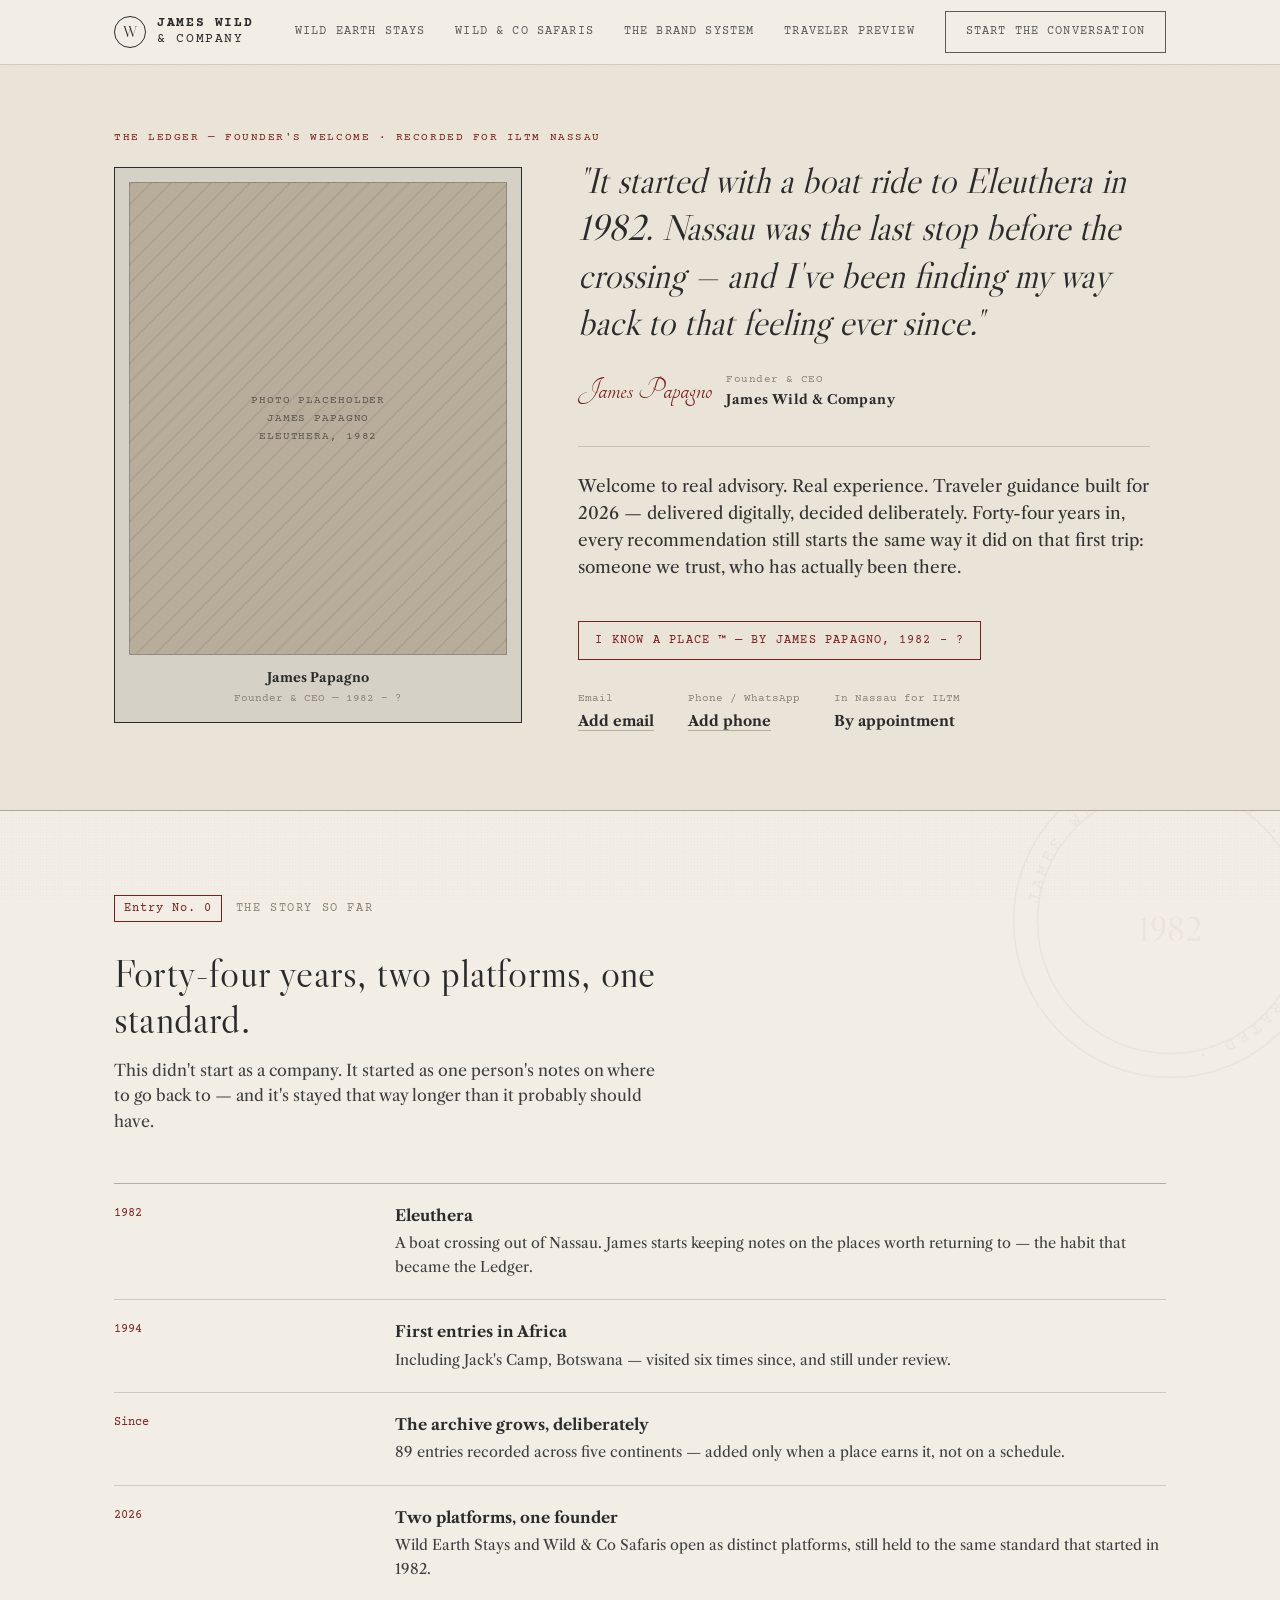
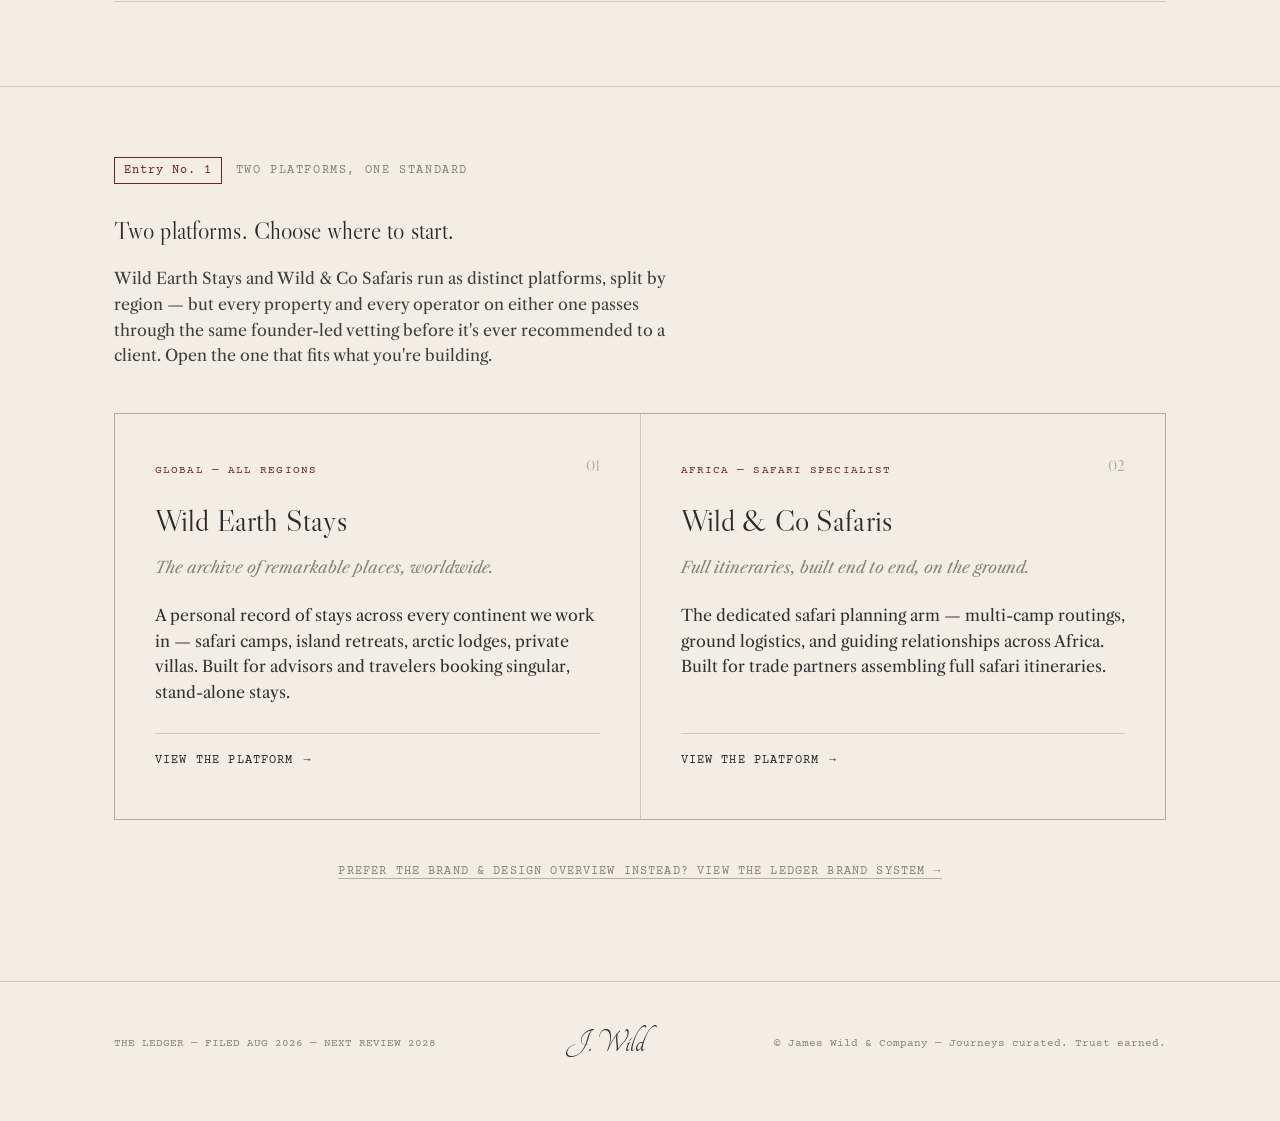
==== index.html @ 096c01dc "Add files via upload" ====
<!DOCTYPE html>
<html lang="en">
<head>
<meta charset="UTF-8">
<meta name="viewport" content="width=device-width, initial-scale=1.0">
<title>James Wild &amp; Company — The Ledger</title>
<meta name="description" content="James Wild & Company — two platforms, one standard. Wild Earth Stays and Wild & Co Safaris.">
<link rel="icon" type="image/png" href="./assets/logo-seal.png">

<link rel="preconnect" href="https://fonts.googleapis.com">
<link rel="preconnect" href="https://fonts.gstatic.com" crossorigin>
<link href="https://fonts.googleapis.com/css2?family=Libre+Caslon+Display&family=Libre+Caslon+Text:ital,wght@0,400;0,700;1,400&family=Courier+Prime:ital,wght@0,400;0,700;1,400&family=Tangerine:wght@700&display=swap" rel="stylesheet">
<style>
:root{
    --paper:#F2EEE6;
    --paper-2:#EAE4D8;
    --stone:#D6D1C6;
    --sand:#B8AC9A;
    --clay:#8D8276;
    --charcoal:#2B2B2B;
    --oxblood:#7A1F1F;
    --oxblood-2:#5E1717;

    --display: 'Libre Caslon Display', 'Times New Roman', serif;
    --serif: 'Libre Caslon Text', Georgia, serif;
    --mono: 'Courier Prime', 'Courier New', monospace;
    --script: 'Tangerine', cursive;

    --max: 1180px;
    --edge: clamp(20px, 5vw, 72px);
    --rule: 1px solid rgba(43,43,43,0.18);
    --rule-strong: 1px solid rgba(43,43,43,0.32);
  }

  *{box-sizing:border-box;}
  html{scroll-behavior:smooth;}
  body{
    margin:0;
    background:var(--paper);
    color:var(--charcoal);
    font-family:var(--serif);
    font-size:16px;
    line-height:1.6;
    -webkit-font-smoothing:antialiased;
  }

  /* subtle paper grain */
  body::before{
    content:"";
    position:fixed; inset:0;
    pointer-events:none;
    z-index:0;
    opacity:0.5;
    background-image:
      radial-gradient(rgba(43,43,43,0.035) 1px, transparent 1px);
    background-size: 3px 3px;
    mix-blend-mode:multiply;
  }

  img{max-width:100%; display:block;}
  a{color:inherit;}

  .wrap{max-width:var(--max); margin:0 auto; padding:0 var(--edge); position:relative; z-index:1;}

  .eyebrow{
    font-family:var(--mono);
    text-transform:uppercase;
    letter-spacing:0.14em;
    font-size:11.5px;
    color:var(--oxblood);
  }

  h1,h2,h3{
    font-family:var(--display);
    font-weight:400;
    margin:0;
    letter-spacing:0.005em;
  }

  .hr{border:0; border-top:var(--rule); margin:0;}
  .hr-strong{border:0; border-top:var(--rule-strong); margin:0;}

  /* ---------- NAV ---------- */
  header.site{
    position:sticky; top:0; z-index:50;
    background:rgba(242,238,230,0.92);
    backdrop-filter:blur(6px);
    border-bottom:var(--rule);
  }
  .nav{
    max-width:var(--max); margin:0 auto; padding:0 var(--edge);
    display:flex; align-items:center; justify-content:space-between;
    height:64px;
  }
  .brand-mark{
    display:flex; align-items:center; gap:11px;
    text-decoration:none;
  }
  .brand-mark .coin{
    width:32px; height:32px; border-radius:50%;
    border:1.4px solid var(--charcoal);
    display:flex; align-items:center; justify-content:center;
    font-family:var(--display); font-size:15px; color:var(--charcoal);
    flex:none;
  }
  .brand-mark .word{
    font-family:var(--mono);
    font-size:12.5px;
    letter-spacing:0.13em;
    text-transform:uppercase;
    line-height:1.25;
    color:var(--charcoal);
  }
  .brand-mark .word b{display:block; font-weight:700;}

  nav.links{display:flex; align-items:center; gap:30px;}
  nav.links a{
    font-family:var(--mono);
    font-size:11.5px;
    letter-spacing:0.1em;
    text-transform:uppercase;
    text-decoration:none;
    color:var(--charcoal);
    opacity:0.75;
    transition:opacity .2s ease;
    white-space:nowrap;
  }
  nav.links a:hover{opacity:1;}
  .btn{
    font-family:var(--mono);
    font-size:11px;
    letter-spacing:0.1em;
    text-transform:uppercase;
    text-decoration:none;
    color:var(--paper);
    background:var(--charcoal);
    padding:11px 20px;
    border:1px solid var(--charcoal);
    white-space:nowrap;
    transition:background .2s ease, color .2s ease;
  }
  .btn:hover{background:var(--oxblood); border-color:var(--oxblood);}
  .btn.outline{
    background:transparent; color:var(--charcoal);
  }
  .btn.outline:hover{background:var(--charcoal); color:var(--paper);}
  .navToggle{display:none;}

  /* ---------- FOUNDER WELCOME ---------- */
  .welcome{
    padding:64px 0 76px;
    border-bottom:var(--rule-strong);
    background:var(--paper-2);
  }
  .welcome .locale{
    font-family:var(--mono); font-size:11px; letter-spacing:0.14em; text-transform:uppercase;
    color:var(--oxblood); margin-bottom:10px;
  }
  .welcome .grid{
    display:grid; grid-template-columns:0.82fr 1.18fr; gap:56px; align-items:center;
  }
  .welcome .frame{
    border:1.4px solid var(--charcoal);
    background:var(--stone);
    padding:14px;
  }
  .welcome .frame .photo{
    aspect-ratio:4/5;
    background:
      repeating-linear-gradient(135deg, rgba(43,43,43,0.08) 0 2px, transparent 2px 14px),
      var(--sand);
    display:flex; align-items:center; justify-content:center; text-align:center;
    border:1px solid rgba(43,43,43,0.25);
  }
  .welcome .frame .photo span{
    font-family:var(--mono); font-size:11px; letter-spacing:0.08em; text-transform:uppercase;
    color:var(--charcoal); opacity:0.65; max-width:70%;
  }
  .welcome .frame .cap{
    margin-top:12px; text-align:center; font-family:var(--mono); font-size:11px; color:var(--clay);
  }
  .welcome .frame .cap b{display:block; color:var(--charcoal); font-family:var(--serif); font-weight:700; font-size:13px; margin-bottom:2px;}

  .welcome blockquote{
    margin:0; font-family:var(--display); font-style:italic;
    font-size:clamp(24px, 3.1vw, 36px); line-height:1.32; color:var(--charcoal);
  }
  .welcome .attrib{
    margin-top:18px; display:flex; align-items:center; gap:14px;
  }
  .welcome .attrib .sig{font-family:var(--script); font-size:32px; color:var(--oxblood);}
  .welcome .attrib .role{font-family:var(--mono); font-size:11px; color:var(--clay); letter-spacing:0.04em;}
  .welcome .attrib .role b{display:block; color:var(--charcoal); font-family:var(--serif); font-weight:700; font-size:13px; font-style:normal;}

  .welcome .lede{
    margin-top:30px; padding-top:26px; border-top:var(--rule);
    font-size:17px; color:#333; max-width:52ch;
  }
  .welcome .tagline{
    margin-top:22px;
    display:inline-flex; align-items:center; gap:10px;
    font-family:var(--mono); font-size:12px; letter-spacing:0.1em; text-transform:uppercase;
    color:var(--oxblood); border:1px solid var(--oxblood); padding:9px 16px;
  }

  .welcome .contactRow{
    margin-top:30px; display:flex; gap:34px; flex-wrap:wrap;
  }
  .welcome .contactRow div{font-family:var(--mono); font-size:11px; color:var(--clay);}
  .welcome .contactRow strong{display:block; font-family:var(--serif); font-size:14.5px; color:var(--charcoal); font-weight:700; margin-top:3px;}
  .welcome .contactRow a{text-decoration:none; color:var(--charcoal); border-bottom:1px solid var(--sand);}
  .welcome .contactRow a:hover{border-color:var(--charcoal);}

  @media (max-width: 880px){
    .welcome .grid{grid-template-columns:1fr; gap:28px;}
    .welcome .frame{max-width:260px; margin:0 auto;}
  }

  /* ---------- PLATFORMS ---------- */
  .platforms{padding:84px 0; border-bottom:var(--rule);}
  .platformGrid{
    display:grid; grid-template-columns:1fr 1fr; gap:1px;
    background:rgba(43,43,43,0.18); border:var(--rule); margin-top:44px;
  }
  .platformCard{background:var(--paper); padding:40px;}
  .platformCard .region{
    font-family:var(--mono); font-size:11px; letter-spacing:0.1em; text-transform:uppercase;
    color:var(--oxblood); margin-bottom:16px;
  }
  .platformCard h3{font-size:26px; margin-bottom:8px;}
  .platformCard .tag{font-family:var(--serif); font-style:italic; font-size:16px; color:var(--clay); margin-bottom:20px;}
  .platformCard p{color:#333; margin:0 0 18px;}
  .platformCard .who{
    border-top:var(--rule); padding-top:16px; margin-top:20px;
    font-family:var(--mono); font-size:11.5px; color:var(--clay);
  }
  .platformCard .who b{display:block; font-family:var(--serif); font-weight:700; font-size:14px; color:var(--charcoal); font-style:normal; margin-bottom:4px;}

  .selectivity{
    margin-top:56px; display:grid; grid-template-columns:1fr 1fr; gap:56px; align-items:start;
  }
  .selectivity .stat3{display:flex; gap:0; border:var(--rule); margin-top:0;}
  .selectivity .stat3 div{flex:1; padding:22px 18px; text-align:center; border-right:var(--rule);}
  .selectivity .stat3 div:last-child{border-right:none;}
  .selectivity .stat3 .n{font-family:var(--display); font-size:32px; display:block;}
  .selectivity .stat3 .l{font-family:var(--mono); font-size:10px; letter-spacing:0.08em; text-transform:uppercase; color:var(--clay); display:block; margin-top:6px;}

  @media (max-width: 880px){
    .platformGrid{grid-template-columns:1fr;}
    .selectivity{grid-template-columns:1fr; gap:28px;}
  }

  /* ---------- SECTION SCAFFOLD ---------- */
  section{position:relative; z-index:1;}
  .entry{
    display:flex; align-items:baseline; gap:14px;
    margin-bottom:28px;
  }
  .entry .no{
    font-family:var(--mono); font-size:12px; letter-spacing:0.08em;
    color:var(--oxblood); border:1px solid var(--oxblood);
    padding:3px 9px;
  }
  .entry .label{
    font-family:var(--mono); font-size:11.5px; letter-spacing:0.14em;
    text-transform:uppercase; color:var(--clay);
  }

  .reveal{opacity:0; transform:translateY(18px); transition:opacity .7s ease, transform .7s ease;}
  .reveal.in{opacity:1; transform:translateY(0);}

  /* ---------- HERO ---------- */
  .hero{padding:88px 0 76px; overflow:hidden;}
  .hero .grid{
    display:grid; grid-template-columns:1.25fr 0.85fr; gap:56px; align-items:center;
  }
  .hero-stamp{
    position:absolute; top:26px; right:var(--edge);
    width:118px; opacity:0.92;
  }
  .hero h1{
    font-size:clamp(38px, 5vw, 62px);
    line-height:1.06;
    max-width:14ch;
  }
  .hero h1 em{font-style:italic; color:var(--oxblood);}
  .hero .sub{
    margin-top:22px;
    font-size:17px;
    max-width:46ch;
    color:#3a3a3a;
  }
  .hero .meta{
    margin-top:34px;
    display:flex; gap:36px; flex-wrap:wrap;
  }
  .hero .meta div{font-family:var(--mono); font-size:11px; color:var(--clay);}
  .hero .meta strong{display:block; font-family:var(--serif); font-size:14px; color:var(--charcoal); font-weight:700; margin-top:3px;}
  .hero .ctaRow{margin-top:38px; display:flex; gap:14px; flex-wrap:wrap;}

  .hero-visual{
    position:relative;
    border:var(--rule-strong);
    background:var(--paper-2);
    padding:26px;
  }
  .hero-visual img{filter:sepia(6%);}
  .hero-visual .cap{
    margin-top:14px; font-family:var(--mono); font-size:10.5px; color:var(--clay);
    display:flex; justify-content:space-between;
  }

  /* ---------- QUOTE BAND ---------- */
  .quoteBand{
    background:var(--charcoal); color:var(--paper);
    padding:64px 0;
  }
  .quoteBand blockquote{
    margin:0; font-family:var(--display); font-style:italic;
    font-size:clamp(24px, 3vw, 34px); line-height:1.4; max-width:820px;
  }
  .quoteBand cite{
    display:block; margin-top:22px; font-family:var(--mono); font-size:12px;
    letter-spacing:0.08em; color:var(--sand); font-style:normal;
  }

  /* ---------- GENERIC SECTION ---------- */
  .section{padding:84px 0; border-bottom:var(--rule);}
  .section .head{max-width:640px; margin-bottom:48px;}
  .section h2{font-size:clamp(28px,3.4vw,40px); line-height:1.15;}
  .section .head p{margin-top:16px; font-size:16px; color:#3f3f3f; max-width:56ch;}

  /* two column brief */
  .briefGrid{display:grid; grid-template-columns:1.1fr 0.9fr; gap:64px;}
  .briefGrid .col p{margin:0 0 16px; color:#333;}
  .briefGrid .callout{
    border-left:3px solid var(--oxblood);
    padding-left:20px; margin-top:28px;
  }
  .briefGrid .callout p{font-style:italic; font-family:var(--display); font-size:19px; color:var(--charcoal); margin:0;}

  /* logo showcase */
  .logoGrid{
    display:grid; grid-template-columns:1fr 1fr; gap:1px;
    background:rgba(43,43,43,0.18);
    border:var(--rule);
  }
  .logoCard{background:var(--paper); padding:44px; display:flex; flex-direction:column; align-items:center; text-align:center;}
  .logoCard img{max-width:220px; margin:0 auto;}
  .logoCard .tag{
    margin-top:24px; font-family:var(--mono); font-size:11px; letter-spacing:0.08em;
    text-transform:uppercase; color:var(--clay);
  }
  .logoCard .tag b{display:block; color:var(--charcoal); font-family:var(--serif); font-size:14px; font-style:normal; font-weight:700; letter-spacing:0; text-transform:none; margin-bottom:4px;}

  /* palette */
  .paletteRow{display:grid; grid-template-columns:repeat(6,1fr); gap:0; border:var(--rule); margin-bottom:56px;}
  .swatch{aspect-ratio:1; position:relative; border-right:var(--rule);}
  .swatch:last-child{border-right:none;}
  .swatch .lbl{
    position:absolute; left:12px; bottom:12px; font-family:var(--mono); font-size:10.5px;
  }
  .swatch.c1{background:#F2EEE6; color:#2B2B2B;}
  .swatch.c2{background:#D6D1C6; color:#2B2B2B;}
  .swatch.c3{background:#B8AC9A; color:#2B2B2B;}
  .swatch.c4{background:#8D8276; color:#F2EEE6;}
  .swatch.c5{background:#2B2B2B; color:#F2EEE6;}
  .swatch.c6{background:#7A1F1F; color:#F2EEE6;}

  .typeGrid{display:grid; grid-template-columns:1fr 1fr; gap:56px;}
  .typeSpec{}
  .typeSpec .name{font-family:var(--mono); font-size:11px; letter-spacing:0.1em; text-transform:uppercase; color:var(--oxblood); margin-bottom:10px;}
  .typeSpec .big{font-family:var(--display); font-size:44px; line-height:1.1; margin-bottom:10px;}
  .typeSpec.mono .big{font-family:var(--mono); font-size:26px;}
  .typeSpec .use{font-family:var(--mono); font-size:12px; color:var(--clay);}

  /* full width image block */
  .plate{border:var(--rule-strong); background:var(--paper-2); padding:18px;}
  .plate img{width:100%;}
  .plateCap{
    display:flex; justify-content:space-between; gap:20px; flex-wrap:wrap;
    margin-top:16px; font-family:var(--mono); font-size:11px; color:var(--clay);
  }

  /* kill list */
  .killWrap{
    background:var(--charcoal); color:var(--paper); padding:56px var(--edge);
  }
  .killWrap .head2{max-width:640px; margin-bottom:36px;}
  .killWrap h2{color:var(--paper);}
  .killWrap .head2 p{color:var(--stone);}
  .killGrid{
    display:grid; grid-template-columns:repeat(2, 1fr); gap:10px 40px;
    font-family:var(--mono); font-size:13.5px; color:var(--stone);
  }
  .killGrid li{list-style:none; display:flex; gap:10px; padding:8px 0; border-bottom:1px solid rgba(242,238,230,0.12);}
  .killGrid li::before{content:"✕"; color:var(--oxblood); font-weight:700; flex:none;}
  .killWrap ul{margin:0; padding:0;}

  /* case study */
  .caseHead{display:flex; justify-content:space-between; align-items:flex-end; flex-wrap:wrap; gap:20px; margin-bottom:36px;}
  .caseHead .stat{text-align:right; font-family:var(--mono); font-size:11px; color:var(--clay);}
  .caseHead .stat strong{display:block; font-family:var(--serif); font-size:15px; color:var(--charcoal); font-weight:700;}

  .caseCols{display:grid; grid-template-columns:1fr 1fr; gap:28px; margin-top:36px;}
  .caseCols .colHead{
    font-family:var(--mono); font-size:11px; letter-spacing:0.12em; text-transform:uppercase;
    padding-bottom:12px; margin-bottom:16px; border-bottom:var(--rule-strong);
  }
  .caseCols .colHead.after{color:var(--oxblood);}

  /* CTA / close */
  .close{
    padding:92px 0 40px;
    text-align:center;
  }
  .close .stampMark{
    width:120px; margin:0 auto 26px;
    border:1.4px solid var(--charcoal); border-radius:50%;
    aspect-ratio:1; display:flex; align-items:center; justify-content:center; flex-direction:column;
  }
  .close .stampMark span{font-family:var(--mono); font-size:9px; letter-spacing:0.1em;}
  .close .stampMark .W{font-family:var(--display); font-size:30px;}
  .close h2{font-size:clamp(30px,4vw,46px); max-width:18ch; margin:0 auto;}
  .close .sub{max-width:52ch; margin:20px auto 36px; color:#3f3f3f;}
  .close .ctaRow{display:flex; gap:16px; justify-content:center; flex-wrap:wrap;}

  footer.site{
    padding:34px 0 50px;
    border-top:var(--rule);
  }
  .footGrid{
    display:flex; justify-content:space-between; align-items:center; flex-wrap:wrap; gap:16px;
    font-family:var(--mono); font-size:11px; color:var(--clay);
  }
  .footGrid .sig{
    font-family:var(--script); font-size:34px; color:var(--charcoal);
  }

  /* form-ish contact card */
  .contactCard{
    border:var(--rule-strong); background:var(--paper-2); padding:34px;
    max-width:520px; margin:0 auto;
    text-align:left;
  }
  .contactCard .row{display:flex; justify-content:space-between; padding:9px 0; border-bottom:1px solid rgba(43,43,43,0.14); font-family:var(--mono); font-size:12px;}
  .contactCard .row:last-child{border-bottom:none;}
  .contactCard .row span:first-child{color:var(--clay);}
  .contactCard .row span:last-child{color:var(--charcoal); font-weight:700;}

  /* mobile */
  @media (max-width: 880px){
    .hero .grid{grid-template-columns:1fr;}
    .hero-stamp{display:none;}
    .briefGrid{grid-template-columns:1fr; gap:30px;}
    .logoGrid{grid-template-columns:1fr;}
    .paletteRow{grid-template-columns:repeat(3,1fr);}
    .typeGrid{grid-template-columns:1fr; gap:30px;}
    .killGrid{grid-template-columns:1fr;}
    .caseCols{grid-template-columns:1fr;}
    nav.links{display:none;}
    .navToggle{display:block; background:none; border:1px solid var(--charcoal); color:var(--charcoal); font-family:var(--mono); font-size:11px; padding:8px 12px; letter-spacing:.08em; text-transform:uppercase;}
    .footGrid{flex-direction:column; text-align:center;}
  }

  @media (prefers-reduced-motion: reduce){
    html{scroll-behavior:auto;}
    .reveal{opacity:1; transform:none; transition:none;}
  }

  /* ================= LANDING — PLATFORM CHOOSER ================= */
  .chooser{padding:70px 0 100px;}
  .chooser .head{max-width:640px; margin-bottom:8px;}
  .chooser .head p{margin-top:16px; font-size:16px; color:#3f3f3f; max-width:56ch;}
  .chooserGrid{
    display:grid; grid-template-columns:1fr 1fr; gap:1px;
    background:rgba(43,43,43,0.18); border:var(--rule); margin-top:44px;
  }
  .offerCard{
    background:var(--paper); padding:48px 40px; text-decoration:none; color:inherit;
    display:flex; flex-direction:column; min-height:380px;
    transition:background .25s ease;
    position:relative;
  }
  .offerCard:hover{background:var(--paper-2);}
  .offerCard .region{
    font-family:var(--mono); font-size:11px; letter-spacing:0.1em; text-transform:uppercase;
    color:var(--oxblood); margin-bottom:18px;
  }
  .offerCard h3{font-size:30px; margin-bottom:10px;}
  .offerCard .tag{font-family:var(--serif); font-style:italic; font-size:16px; color:var(--clay); margin-bottom:22px;}
  .offerCard p{color:#333; margin:0; flex:1;}
  .offerCard .go{
    margin-top:28px; display:inline-flex; align-items:center; gap:10px;
    font-family:var(--mono); font-size:11.5px; letter-spacing:0.1em; text-transform:uppercase;
    color:var(--charcoal); padding-top:18px; border-top:var(--rule);
  }
  .offerCard .go::after{content:"→"; transition:transform .2s ease;}
  .offerCard:hover .go::after{transform:translateX(5px);}
  .offerCard .bignum{
    position:absolute; top:40px; right:40px;
    font-family:var(--display); font-size:15px; color:var(--sand);
  }

  .otherLink{
    margin-top:36px; text-align:center;
  }
  .otherLink a{
    font-family:var(--mono); font-size:11.5px; letter-spacing:0.1em; text-transform:uppercase;
    color:var(--clay); text-decoration:none; border-bottom:1px solid var(--sand);
  }
  .otherLink a:hover{color:var(--charcoal); border-color:var(--charcoal);}

  @media (max-width:880px){
    .chooserGrid{grid-template-columns:1fr;}
  }

  /* ================= PLATFORM PAGE ================= */
  .platHero{padding:70px 0 60px; border-bottom:var(--rule-strong);}
  .platHero .region{font-family:var(--mono); font-size:11.5px; letter-spacing:0.14em; text-transform:uppercase; color:var(--oxblood); margin-bottom:16px;}
  .platHero h1{font-size:clamp(36px,5vw,58px); line-height:1.08; max-width:16ch;}
  .platHero .tag{font-family:var(--display); font-style:italic; font-size:20px; color:var(--clay); margin-top:16px;}
  .platHero .sub{margin-top:22px; font-size:17px; max-width:56ch; color:#3a3a3a;}
  .platHero .backLink{
    display:inline-flex; align-items:center; gap:8px; margin-bottom:26px;
    font-family:var(--mono); font-size:11px; letter-spacing:0.08em; text-transform:uppercase;
    color:var(--clay); text-decoration:none;
  }
  .platHero .backLink:hover{color:var(--charcoal);}

  .twoColSection{padding:80px 0; border-bottom:var(--rule);}
  .twoColSection .head{max-width:640px; margin-bottom:44px;}
  .twoColSection .head p{margin-top:16px; font-size:16px; color:#3f3f3f; max-width:58ch;}
  .why-grid{display:grid; grid-template-columns:repeat(3,1fr); gap:1px; background:rgba(43,43,43,0.18); border:var(--rule);}
  .why-card{background:var(--paper); padding:32px;}
  .why-card .k{font-family:var(--mono); font-size:11px; letter-spacing:0.08em; text-transform:uppercase; color:var(--oxblood); margin-bottom:12px;}
  .why-card h4{font-family:var(--display); font-weight:400; font-size:19px; margin:0 0 10px;}
  .why-card p{margin:0; font-size:14.5px; color:#3f3f3f;}

  .criteriaList{margin-top:36px; border-top:var(--rule-strong);}
  .criteriaList .row{
    display:grid; grid-template-columns:1fr 3fr; gap:24px; padding:20px 0; border-bottom:var(--rule);
  }
  .criteriaList .row .n{font-family:var(--mono); font-size:12px; color:var(--oxblood);}
  .criteriaList .row .t{font-family:var(--serif); font-weight:700; font-size:15.5px; margin-bottom:4px;}
  .criteriaList .row .d{color:#3f3f3f; font-size:14.5px; margin:0;}

  .launchBand{background:var(--charcoal); color:var(--paper); padding:64px var(--edge);}
  .launchBand .wrap{padding:0;}
  .launchBand .head p{color:var(--stone);}
  .launchBand h2{color:var(--paper);}
  .launchGrid{display:grid; grid-template-columns:repeat(3,1fr); gap:34px; margin-top:36px;}
  .launchCard .tag2{font-family:var(--mono); font-size:10.5px; letter-spacing:0.1em; text-transform:uppercase; color:var(--sand); border:1px solid var(--sand); display:inline-block; padding:4px 10px; margin-bottom:14px;}
  .launchCard h4{font-family:var(--display); font-weight:400; font-size:19px; margin:0 0 8px; color:var(--paper);}
  .launchCard p{margin:0; font-size:14px; color:var(--stone);}

  .bioSection{padding:84px 0; border-bottom:var(--rule);}
  .bioGrid{display:grid; grid-template-columns:0.8fr 1.2fr; gap:56px; align-items:center;}
  .bioGrid .frame{border:1.4px solid var(--charcoal); background:var(--stone); padding:14px;}
  .bioGrid .frame .photo{
    aspect-ratio:4/5;
    background:repeating-linear-gradient(135deg, rgba(43,43,43,0.08) 0 2px, transparent 2px 14px), var(--sand);
    display:flex; align-items:center; justify-content:center; text-align:center;
    border:1px solid rgba(43,43,43,0.25);
  }
  .bioGrid .frame .photo span{font-family:var(--mono); font-size:11px; letter-spacing:0.08em; text-transform:uppercase; color:var(--charcoal); opacity:0.65; max-width:70%;}
  .bioGrid .frame .cap{margin-top:12px; text-align:center; font-family:var(--mono); font-size:11px; color:var(--clay);}
  .bioGrid .frame .cap b{display:block; color:var(--charcoal); font-family:var(--serif); font-weight:700; font-size:13px; margin-bottom:2px;}
  .bioGrid .yearsStat{
    display:inline-flex; align-items:baseline; gap:10px; margin-bottom:18px;
  }
  .bioGrid .yearsStat .n{font-family:var(--display); font-size:52px; color:var(--oxblood); line-height:1;}
  .bioGrid .yearsStat .l{font-family:var(--mono); font-size:11px; letter-spacing:0.08em; text-transform:uppercase; color:var(--clay);}
  .bioGrid p{color:#333; margin:0 0 14px;}

  .platCTA{padding:80px 0 90px; text-align:center;}
  .platCTA h2{font-size:clamp(28px,3.6vw,40px); max-width:20ch; margin:0 auto;}
  .platCTA .sub{max-width:52ch; margin:18px auto 32px; color:#3f3f3f;}
  .platCTA .ctaRow{display:flex; gap:16px; justify-content:center; flex-wrap:wrap;}
  .platCTA .contactRow{margin-top:34px; display:flex; gap:34px; justify-content:center; flex-wrap:wrap;}
  .platCTA .contactRow div{font-family:var(--mono); font-size:11px; color:var(--clay);}
  .platCTA .contactRow strong{display:block; font-family:var(--serif); font-size:14.5px; color:var(--charcoal); font-weight:700; margin-top:3px;}
  .platCTA .contactRow a{text-decoration:none; color:var(--charcoal); border-bottom:1px solid var(--sand);}

  @media (max-width:880px){
    .why-grid{grid-template-columns:1fr;}
    .launchGrid{grid-template-columns:1fr;}
    .bioGrid{grid-template-columns:1fr; gap:28px;}
    .bioGrid .frame{max-width:260px; margin:0 auto;}
    .criteriaList .row{grid-template-columns:1fr;}
  }

  /* ================= TEXTURE & NATIVE ARCHIVE COMPONENTS ================= */

  /* richer paper grain, layered */
  body::before{
    background-image:
      radial-gradient(rgba(43,43,43,0.045) 1px, transparent 1px),
      radial-gradient(rgba(43,43,43,0.02) 1px, transparent 1px);
    background-size: 3px 3px, 7px 7px;
    background-position: 0 0, 2px 3px;
  }

  /* faint rotated watermark stamp, used as background texture */
  .watermark{
    position:absolute; z-index:0; pointer-events:none;
    color:var(--charcoal); opacity:0.045;
    width:340px; height:340px;
  }
  .watermark svg{width:100%; height:100%; display:block;}

  /* ledger section divider — double rule with center mark */
  .ledgerDivider{
    display:flex; align-items:center; gap:14px;
    padding:0 var(--edge); max-width:var(--max); margin:0 auto;
  }
  .ledgerDivider::before, .ledgerDivider::after{content:""; flex:1; border-top:var(--rule); position:relative;}
  .ledgerDivider .mark{
    width:7px; height:7px; border:1px solid var(--clay); transform:rotate(45deg); flex:none;
  }

  /* corner tick marks on cards — archival dossier feel */
  .ticked{position:relative;}
  .ticked::before, .ticked::after{
    content:""; position:absolute; width:9px; height:9px;
    border-color:var(--clay); opacity:0.55; pointer-events:none;
  }
  .ticked::before{top:-1px; left:-1px; border-top:1px solid; border-left:1px solid;}
  .ticked::after{bottom:-1px; right:-1px; border-bottom:1px solid; border-right:1px solid;}

  /* inline stamp SVG coloring */
  .stampGraphic{color:var(--oxblood);}
  .stampGraphic.charcoal{color:var(--charcoal);}
  .stampGraphic.sand{color:var(--sand);}

  /* ---- Ledger Entry Card (native, replaces screenshot mockups) ---- */
  .ledgerCard{
    background:var(--paper-2); border:1.4px solid var(--charcoal);
    padding:32px; position:relative;
  }
  .ledgerCard .lc-head{display:flex; justify-content:space-between; align-items:center; margin-bottom:18px;}
  .ledgerCard .lc-entry{font-family:var(--mono); font-size:11px; letter-spacing:0.1em; color:var(--oxblood); border:1px solid var(--oxblood); padding:3px 9px;}
  .ledgerCard .lc-status{font-family:var(--mono); font-size:10px; letter-spacing:0.1em; text-transform:uppercase; color:var(--clay);}
  .ledgerCard .lc-title{font-size:28px; margin-bottom:4px;}
  .ledgerCard .lc-loc{font-family:var(--mono); font-size:11.5px; color:var(--clay); margin-bottom:20px;}
  .ledgerCard .lc-rule{border-top:var(--rule); margin-bottom:18px;}
  .ledgerCard .lc-rows{display:grid; grid-template-columns:repeat(3,1fr); gap:16px; margin-bottom:22px;}
  .ledgerCard .lc-rows div{font-family:var(--mono); font-size:10.5px; color:var(--clay);}
  .ledgerCard .lc-rows b{display:block; font-family:var(--serif); font-weight:700; font-size:14px; color:var(--charcoal); margin-top:3px;}
  .ledgerCard .lc-quote{
    font-family:var(--display); font-style:italic; font-size:16px; line-height:1.5; color:var(--charcoal);
    border-left:2px solid var(--oxblood); padding-left:16px;
  }
  .ledgerCard .lc-stampWrap{position:absolute; top:24px; right:24px; width:78px; height:78px;}

  /* ---- Ledger Lanes — native 4-card grid ---- */
  .lanesGrid{display:grid; grid-template-columns:repeat(4,1fr); gap:1px; background:rgba(43,43,43,0.18); border:var(--rule);}
  .laneCard{background:var(--paper); padding:28px 22px;}
  .laneCard .ln{font-family:var(--mono); font-size:10.5px; color:var(--oxblood); margin-bottom:10px;}
  .laneCard h4{font-family:var(--display); font-weight:400; font-size:18px; margin:0 0 10px;}
  .laneCard p{margin:0; font-size:13.5px; color:#3f3f3f;}

  /* ---- Ship's log strip — native route/timeline ---- */
  .shipsLog{margin-top:8px;}
  .shipsLog .route{
    display:flex; align-items:flex-start; overflow-x:auto; gap:0; padding-bottom:6px;
  }
  .shipsLog .stop{flex:none; width:132px; text-align:center; position:relative; padding-top:22px;}
  .shipsLog .stop::before{
    content:""; position:absolute; top:6px; left:50%; width:9px; height:9px;
    background:var(--paper); border:1.4px solid var(--oxblood); border-radius:50%; transform:translateX(-50%);
  }
  .shipsLog .stop::after{
    content:""; position:absolute; top:10px; left:0; right:0; border-top:1px dashed var(--sand); z-index:-1;
  }
  .shipsLog .stop:first-child::after{left:50%;}
  .shipsLog .stop:last-child::after{right:50%;}
  .shipsLog .stop .day{font-family:var(--mono); font-size:9.5px; color:var(--clay); letter-spacing:0.06em;}
  .shipsLog .stop .place{font-family:var(--serif); font-weight:700; font-size:13px; color:var(--charcoal); margin-top:4px;}

  .fieldNote{
    background:var(--paper-2); border:1px solid rgba(43,43,43,0.2); border-left:2.5px solid var(--oxblood);
    padding:22px 26px; font-family:var(--display); font-style:italic; font-size:17px; line-height:1.55; color:var(--charcoal);
  }
  .fieldNote cite{display:block; margin-top:14px; font-family:var(--mono); font-style:normal; font-size:11px; color:var(--clay);}

  @media (max-width:880px){
    .lanesGrid{grid-template-columns:1fr 1fr;}
    .ledgerCard .lc-rows{grid-template-columns:1fr; gap:10px;}
    .watermark{display:none;}
  }

  /* ================= GENERIC IMAGE PLACEHOLDER ================= */
  .imgPlaceholder{border:1.4px solid var(--charcoal); background:var(--stone); padding:12px;}
  .imgPlaceholder .ph{
    aspect-ratio:var(--ar,4/3);
    background:repeating-linear-gradient(135deg, rgba(43,43,43,0.08) 0 2px, transparent 2px 14px), var(--sand);
    display:flex; align-items:center; justify-content:center; text-align:center;
    border:1px solid rgba(43,43,43,0.25);
  }
  .imgPlaceholder .ph span{font-family:var(--mono); font-size:10.5px; letter-spacing:0.08em; text-transform:uppercase; color:var(--charcoal); opacity:0.6; max-width:78%; line-height:1.5;}
  .imgPlaceholder .cap2{margin-top:10px; text-align:center; font-family:var(--mono); font-size:10.5px; color:var(--clay);}
  .imgPlaceholder .cap2 b{display:block; color:var(--charcoal); font-family:var(--serif); font-weight:700; font-size:12.5px; margin-bottom:2px;}

  /* ================= WHY NOW ================= */
  .whyNow{padding:70px 0; border-bottom:var(--rule); background:var(--paper-2);}
  .whyNow .grid2{display:grid; grid-template-columns:1fr 1fr; gap:56px; align-items:start;}
  .whyNow p{color:#333; margin:0 0 14px;}

  /* ================= OFFER LIST ================= */
  .offerList{display:grid; grid-template-columns:repeat(2,1fr); gap:1px; background:rgba(43,43,43,0.18); border:var(--rule); margin-top:36px;}
  .offerList .item{background:var(--paper); padding:26px 28px; display:flex; gap:16px; align-items:flex-start;}
  .offerList .item .ic{
    font-family:var(--mono); font-size:11px; color:var(--oxblood); border:1px solid var(--oxblood);
    width:26px; height:26px; display:flex; align-items:center; justify-content:center; flex:none;
  }
  .offerList .item h4{font-family:var(--display); font-weight:400; font-size:16.5px; margin:0 0 6px;}
  .offerList .item p{margin:0; font-size:13.5px; color:#3f3f3f;}

  /* ================= AGENT SECTION ================= */
  .agentSection{padding:84px 0; border-bottom:var(--rule);}
  .agentGrid{display:grid; grid-template-columns:0.85fr 1.15fr; gap:56px; align-items:center;}
  .agentBadge{
    display:inline-flex; align-items:center; gap:10px; font-family:var(--mono); font-size:11px;
    letter-spacing:0.1em; text-transform:uppercase; color:var(--oxblood); border:1px solid var(--oxblood);
    padding:7px 14px; margin-bottom:18px;
  }
  .agentGrid h3{font-size:30px; margin-bottom:6px;}
  .agentGrid .role{font-family:var(--display); font-style:italic; font-size:16px; color:var(--clay); margin-bottom:20px;}
  .agentGrid p{color:#333; margin:0 0 14px;}
  .agentSteps{margin-top:22px; display:flex; flex-direction:column; gap:0;}
  .agentSteps .st{display:flex; gap:16px; padding:14px 0; border-top:var(--rule);}
  .agentSteps .st:last-child{border-bottom:var(--rule);}
  .agentSteps .st .sn{font-family:var(--mono); font-size:11px; color:var(--oxblood); flex:none; width:22px;}
  .agentSteps .st .sd b{display:block; font-family:var(--serif); font-weight:700; font-size:14px; color:var(--charcoal); margin-bottom:2px;}
  .agentSteps .st .sd span{font-size:13.5px; color:#3f3f3f;}

  .chatMock{border:1.4px solid var(--charcoal); background:var(--paper-2);}
  .chatMock .cm-head{
    display:flex; align-items:center; gap:10px; padding:14px 18px; border-bottom:var(--rule-strong);
    font-family:var(--mono); font-size:11px; letter-spacing:0.08em; text-transform:uppercase; color:var(--clay);
  }
  .chatMock .cm-dot{width:7px; height:7px; border-radius:50%; background:var(--oxblood);}
  .chatMock .cm-body{padding:22px; display:flex; flex-direction:column; gap:14px;}
  .chatMock .bubble{max-width:78%; padding:12px 16px; font-size:13.5px; line-height:1.5;}
  .chatMock .bubble.agent{background:var(--paper); border:1px solid rgba(43,43,43,0.18); align-self:flex-start; font-family:var(--serif);}
  .chatMock .bubble.user{background:var(--charcoal); color:var(--paper); align-self:flex-end; font-family:var(--serif);}
  .chatMock .cm-foot{padding:14px 18px; border-top:var(--rule-strong); font-family:var(--mono); font-size:10.5px; color:var(--sand); background:var(--charcoal);}

  /* ================= TRAVEL FOLIO ================= */
  .folioSection{padding:84px 0; border-bottom:1px solid rgba(242,238,230,0.15); background:var(--charcoal); color:var(--paper);}
  .folioSection h2{color:var(--paper);}
  .folioSection .head p{color:var(--stone);}
  .folioGrid{display:grid; grid-template-columns:1fr 1fr; gap:56px; align-items:center; margin-top:20px;}
  .folioGrid p{color:var(--stone); margin:0 0 14px;}
  .folioBook{
    aspect-ratio:3/4; border:1.4px solid var(--sand); background:linear-gradient(135deg, #33302c, #2b2b2b);
    display:flex; flex-direction:column; align-items:center; justify-content:center; text-align:center; gap:10px;
    padding:30px;
  }
  .folioBook .fb-mark{width:52px; height:52px; border:1px solid var(--sand); border-radius:50%; display:flex; align-items:center; justify-content:center; font-family:var(--display); color:var(--sand); font-size:20px;}
  .folioBook .fb-title{font-family:var(--display); font-style:italic; font-size:19px; color:var(--paper);}
  .folioBook .fb-sub{font-family:var(--mono); font-size:10px; letter-spacing:0.1em; text-transform:uppercase; color:var(--sand);}
  .folioList{margin-top:20px; display:flex; flex-direction:column; gap:0;}
  .folioList .fi{display:flex; gap:14px; padding:12px 0; border-top:1px solid rgba(242,238,230,0.14);}
  .folioList .fi:last-child{border-bottom:1px solid rgba(242,238,230,0.14);}
  .folioList .fi b{font-family:var(--serif); font-size:14px; color:var(--paper); display:block; margin-bottom:2px;}
  .folioList .fi span{font-size:13px; color:var(--stone);}

  @media (max-width:880px){
    .whyNow .grid2{grid-template-columns:1fr;}
    .offerList{grid-template-columns:1fr;}
    .agentGrid{grid-template-columns:1fr; gap:30px;}
    .folioGrid{grid-template-columns:1fr; gap:30px;}
  }

  /* ================= TRAVELER PREVIEW PAGE ================= */
  .previewBanner{
    background:var(--oxblood); color:var(--paper); text-align:center; padding:12px var(--edge);
    font-family:var(--mono); font-size:11px; letter-spacing:0.1em; text-transform:uppercase;
  }
  .previewBanner a{color:var(--paper); text-decoration:underline;}

  .tHero{padding:90px 0 80px; text-align:center; border-bottom:var(--rule-strong);}
  .tHero .eyebrow2{font-family:var(--mono); font-size:11.5px; letter-spacing:0.14em; text-transform:uppercase; color:var(--oxblood); margin-bottom:18px;}
  .tHero h1{font-size:clamp(38px,5.5vw,64px); max-width:16ch; margin:0 auto; line-height:1.08;}
  .tHero .sub{max-width:52ch; margin:22px auto 0; font-size:17.5px; color:#3a3a3a;}
  .tHero .tagline{
    display:inline-flex; margin-top:30px; font-family:var(--mono); font-size:12.5px; letter-spacing:0.1em; text-transform:uppercase;
    color:var(--oxblood); border:1px solid var(--oxblood); padding:10px 18px;
  }

  .tChooser{padding:76px 0; border-bottom:var(--rule);}
  .tChooser .head{text-align:center; max-width:600px; margin:0 auto 44px;}
  .tGrid{display:grid; grid-template-columns:1fr 1fr; gap:32px;}
  .tCard{border:1.4px solid var(--charcoal); background:var(--paper-2); text-decoration:none; color:inherit; display:block;}
  .tCard .ph{aspect-ratio:16/10; background:repeating-linear-gradient(135deg, rgba(43,43,43,0.08) 0 2px, transparent 2px 14px), var(--sand); display:flex; align-items:center; justify-content:center; text-align:center; border-bottom:1.4px solid var(--charcoal);}
  .tCard .ph span{font-family:var(--mono); font-size:10.5px; letter-spacing:0.08em; text-transform:uppercase; color:var(--charcoal); opacity:0.6; max-width:70%;}
  .tCard .tc-body{padding:26px 28px;}
  .tCard .region2{font-family:var(--mono); font-size:10.5px; letter-spacing:0.1em; text-transform:uppercase; color:var(--oxblood); margin-bottom:10px;}
  .tCard h3{font-size:24px; margin-bottom:8px;}
  .tCard p{margin:0; color:#3f3f3f; font-size:14px;}
  .tCard .go2{margin-top:18px; font-family:var(--mono); font-size:11px; letter-spacing:0.08em; text-transform:uppercase; color:var(--charcoal);}

  .tAgents{padding:76px 0; border-bottom:var(--rule); background:var(--paper-2);}
  .tAgentGrid{display:grid; grid-template-columns:1fr 1fr; gap:1px; background:rgba(43,43,43,0.18); border:var(--rule); margin-top:40px;}
  .tAgentCard{background:var(--paper); padding:34px;}
  .tAgentCard .agentBadge{margin-bottom:16px;}
  .tAgentCard h4{font-size:22px; margin-bottom:8px;}
  .tAgentCard p{color:#3f3f3f; font-size:14px; margin:0 0 16px;}

  @media (max-width:880px){
    .tGrid{grid-template-columns:1fr;}
    .tAgentGrid{grid-template-columns:1fr;}
  }

</style>
</head>
<body>

<header class="site">
  <div class="nav">
    <a href="./" class="brand-mark">
      <span class="coin">W</span>
      <span class="word"><b>James Wild</b>&amp; Company</span>
    </a>
    <nav class="links">
      <a href="./wild-earth-stays">Wild Earth Stays</a>
      <a href="./wild-co-safaris">Wild &amp; Co Safaris</a>
      <a href="./brand-system">The Brand System</a>
      <a href="./traveler-preview">Traveler Preview</a>
      <a href="#connect" class="btn outline">Start the Conversation</a>
    </nav>
    <button class="navToggle" onclick="document.querySelector('nav.links').style.cssText+='display:flex;position:absolute;top:64px;left:0;right:0;background:#F2EEE6;flex-direction:column;padding:20px;border-bottom:1px solid rgba(43,43,43,.2);gap:18px;'">Menu</button>
  </div>
</header>

<main id="top">

  <!-- FOUNDER WELCOME -->
  <section class="welcome">
    <div class="wrap">
      <div class="locale reveal">The Ledger — Founder's Welcome · Recorded for ILTM Nassau</div>
      <div class="grid">
        <div class="frame reveal">
          <div class="photo"><span>Photo placeholder<br>James Papagno<br>Eleuthera, 1982</span></div>
          <div class="cap"><b>James Papagno</b>Founder &amp; CEO — 1982 – ?</div>
        </div>
        <div class="reveal">
          <blockquote>"It started with a boat ride to Eleuthera in 1982. Nassau was the last stop before the crossing — and I've been finding my way back to that feeling ever since."</blockquote>
          <div class="attrib">
            <span class="sig">James Papagno</span>
            <span class="role">Founder &amp; CEO<b>James Wild &amp; Company</b></span>
          </div>

          <p class="lede">Welcome to real advisory. Real experience. Traveler guidance built for 2026 — delivered digitally, decided deliberately. Forty-four years in, every recommendation still starts the same way it did on that first trip: someone we trust, who has actually been there.</p>

          <div class="tagline">I Know A Place ™ — by James Papagno, 1982 – ?</div>

          <div class="contactRow">
            <div>Email<strong><a href="mailto:ADD-EMAIL-HERE">Add email</a></strong></div>
            <div>Phone / WhatsApp<strong><a href="tel:ADD-PHONE-HERE">Add phone</a></strong></div>
            <div>In Nassau for ILTM<strong>By appointment</strong></div>
          </div>
        </div>
      </div>
    </div>
  </section>

  <!-- OUR STORY -->
  <section class="section" id="story" style="border-bottom:var(--rule); position:relative; overflow:hidden;">
    <div class="watermark stampGraphic" style="top:-60px; right:-60px;">
      <svg viewBox="0 0 200 200" xmlns="http://www.w3.org/2000/svg">
        <defs><path id="circ2" d="M 100,100 m -78,0 a 78,78 0 1,1 156,0 a 78,78 0 1,1 -156,0"/></defs>
        <circle cx="100" cy="100" r="92" fill="none" stroke="currentColor" stroke-width="1"/>
        <circle cx="100" cy="100" r="78" fill="none" stroke="currentColor" stroke-width="1"/>
        <text font-family="Courier Prime, monospace" font-size="10" fill="currentColor" letter-spacing="2.5">
          <textPath href="#circ2" startOffset="2%">JAMES WILD &amp; COMPANY · JOURNEYS CURATED ·</textPath>
        </text>
        <text x="100" y="112" text-anchor="middle" font-family="Libre Caslon Display, serif" font-size="20" fill="currentColor">1982</text>
      </svg>
    </div>
    <div class="wrap">
      <div class="entry"><span class="no">Entry No. 0</span><span class="label">The Story So Far</span></div>
      <div class="head reveal">
        <h2>Forty-four years, two platforms, one standard.</h2>
        <p>This didn't start as a company. It started as one person's notes on where to go back to — and it's stayed that way longer than it probably should have.</p>
      </div>
      <div class="criteriaList reveal">
        <div class="row">
          <div class="n">1982</div>
          <div><div class="t">Eleuthera</div><p class="d">A boat crossing out of Nassau. James starts keeping notes on the places worth returning to — the habit that became the Ledger.</p></div>
        </div>
        <div class="row">
          <div class="n">1994</div>
          <div><div class="t">First entries in Africa</div><p class="d">Including Jack's Camp, Botswana — visited six times since, and still under review.</p></div>
        </div>
        <div class="row">
          <div class="n">Since</div>
          <div><div class="t">The archive grows, deliberately</div><p class="d">89 entries recorded across five continents — added only when a place earns it, not on a schedule.</p></div>
        </div>
        <div class="row">
          <div class="n">2026</div>
          <div><div class="t">Two platforms, one founder</div><p class="d">Wild Earth Stays and Wild &amp; Co Safaris open as distinct platforms, still held to the same standard that started in 1982.</p></div>
        </div>
      </div>
    </div>
  </section>

  <!-- PLATFORM CHOOSER -->
  <section class="chooser" id="platforms">
    <div class="wrap">
      <div class="entry"><span class="no">Entry No. 1</span><span class="label">Two Platforms, One Standard</span></div>
      <div class="head reveal">
        <h2>Two platforms. Choose where to start.</h2>
        <p>Wild Earth Stays and Wild &amp; Co Safaris run as distinct platforms, split by region — but every property and every operator on either one passes through the same founder-led vetting before it's ever recommended to a client. Open the one that fits what you're building.</p>
      </div>

      <div class="chooserGrid reveal">
        <a href="./wild-earth-stays" class="offerCard">
          <span class="bignum">01</span>
          <div class="region">Global — All Regions</div>
          <h3>Wild Earth Stays</h3>
          <div class="tag">The archive of remarkable places, worldwide.</div>
          <p>A personal record of stays across every continent we work in — safari camps, island retreats, arctic lodges, private villas. Built for advisors and travelers booking singular, stand-alone stays.</p>
          <span class="go">View the platform</span>
        </a>
        <a href="./wild-co-safaris" class="offerCard">
          <span class="bignum">02</span>
          <div class="region">Africa — Safari Specialist</div>
          <h3>Wild &amp; Co Safaris</h3>
          <div class="tag">Full itineraries, built end to end, on the ground.</div>
          <p>The dedicated safari planning arm — multi-camp routings, ground logistics, and guiding relationships across Africa. Built for trade partners assembling full safari itineraries.</p>
          <span class="go">View the platform</span>
        </a>
      </div>

      <div class="otherLink reveal">
        <a href="./brand-system">Prefer the brand &amp; design overview instead? View The Ledger brand system →</a>
      </div>
    </div>
  </section>

</main>

<footer class="site" id="connect">
  <div class="wrap footGrid">
    <div>THE LEDGER — FILED AUG 2026 — NEXT REVIEW 2028</div>
    <div class="sig">J. Wild</div>
    <div>© James Wild &amp; Company — Journeys curated. Trust earned.</div>
  </div>
</footer>

<script>
const els = document.querySelectorAll('.reveal');
const io = new IntersectionObserver((entries)=>{
  entries.forEach(e=>{
    if(e.isIntersecting){ e.target.classList.add('in'); io.unobserve(e.target); }
  });
}, {threshold:0.12});
els.forEach(el=>io.observe(el));

</script>
</body>
</html>
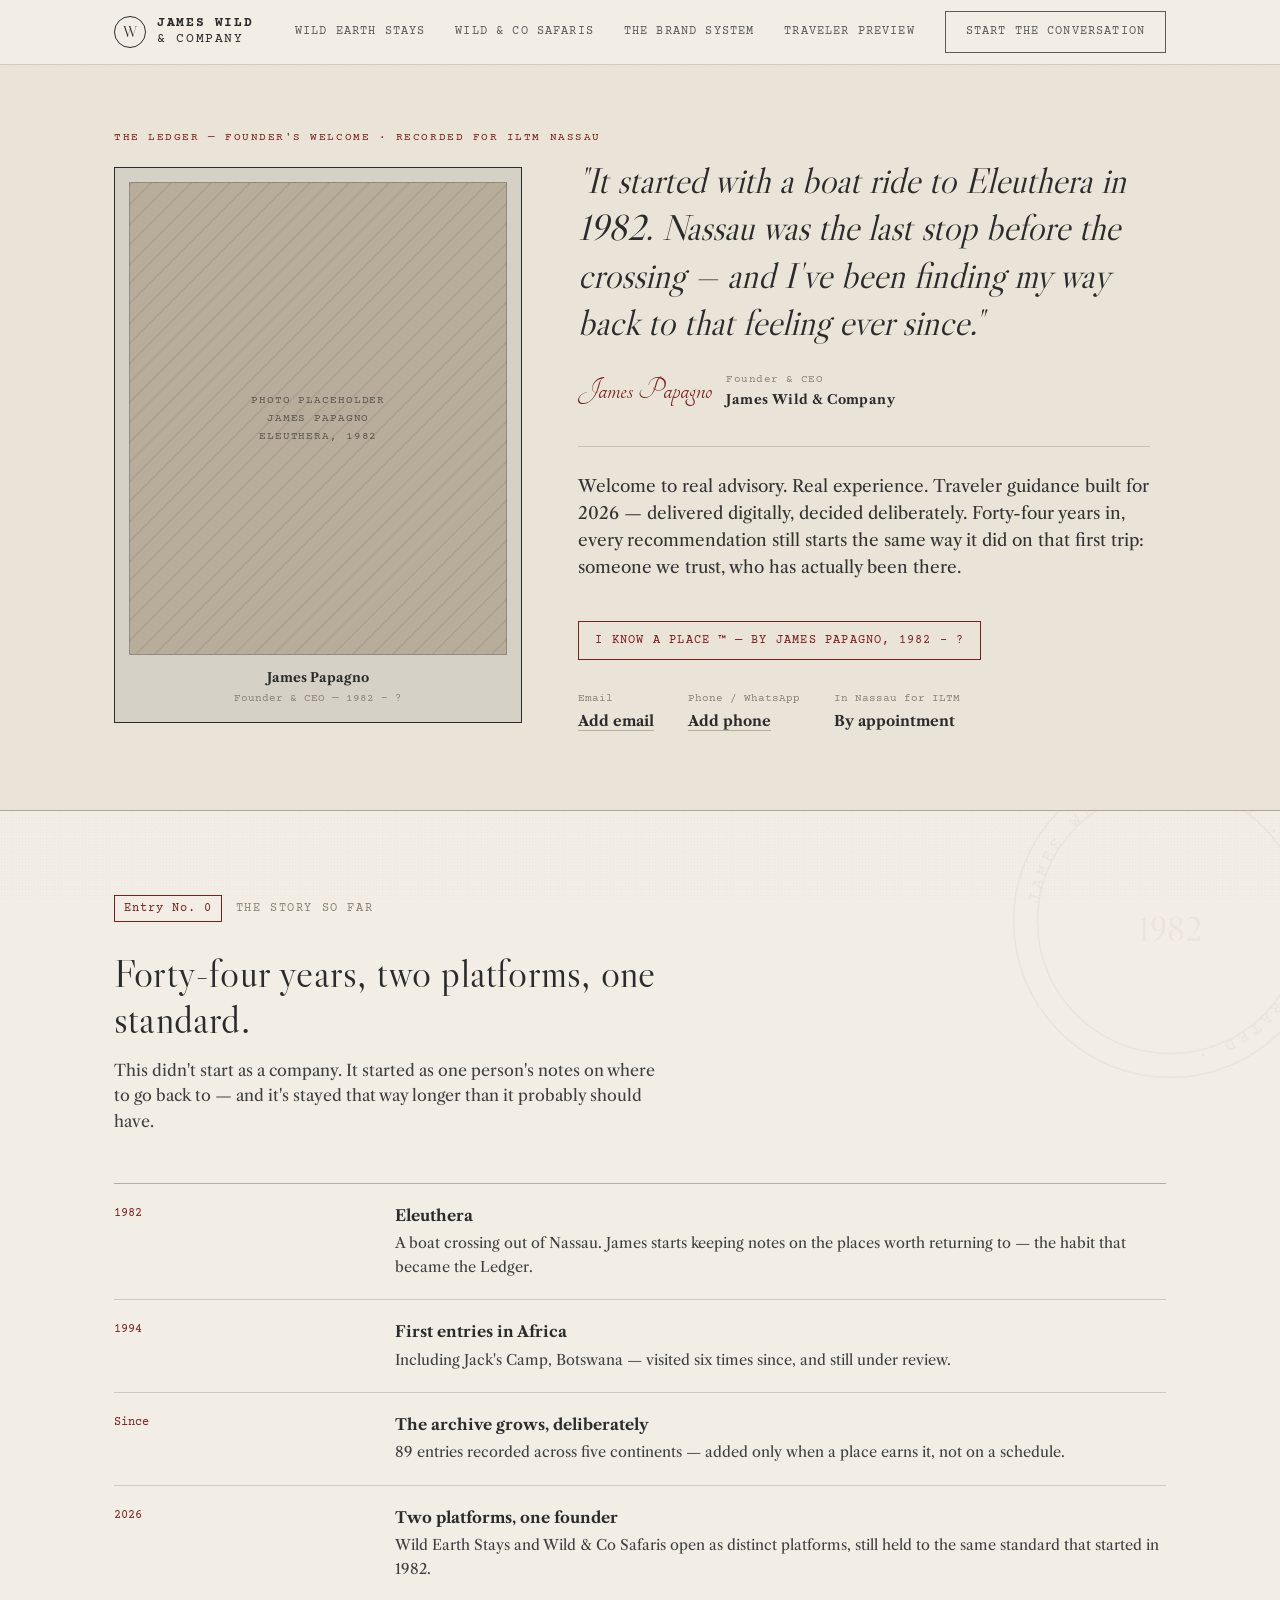
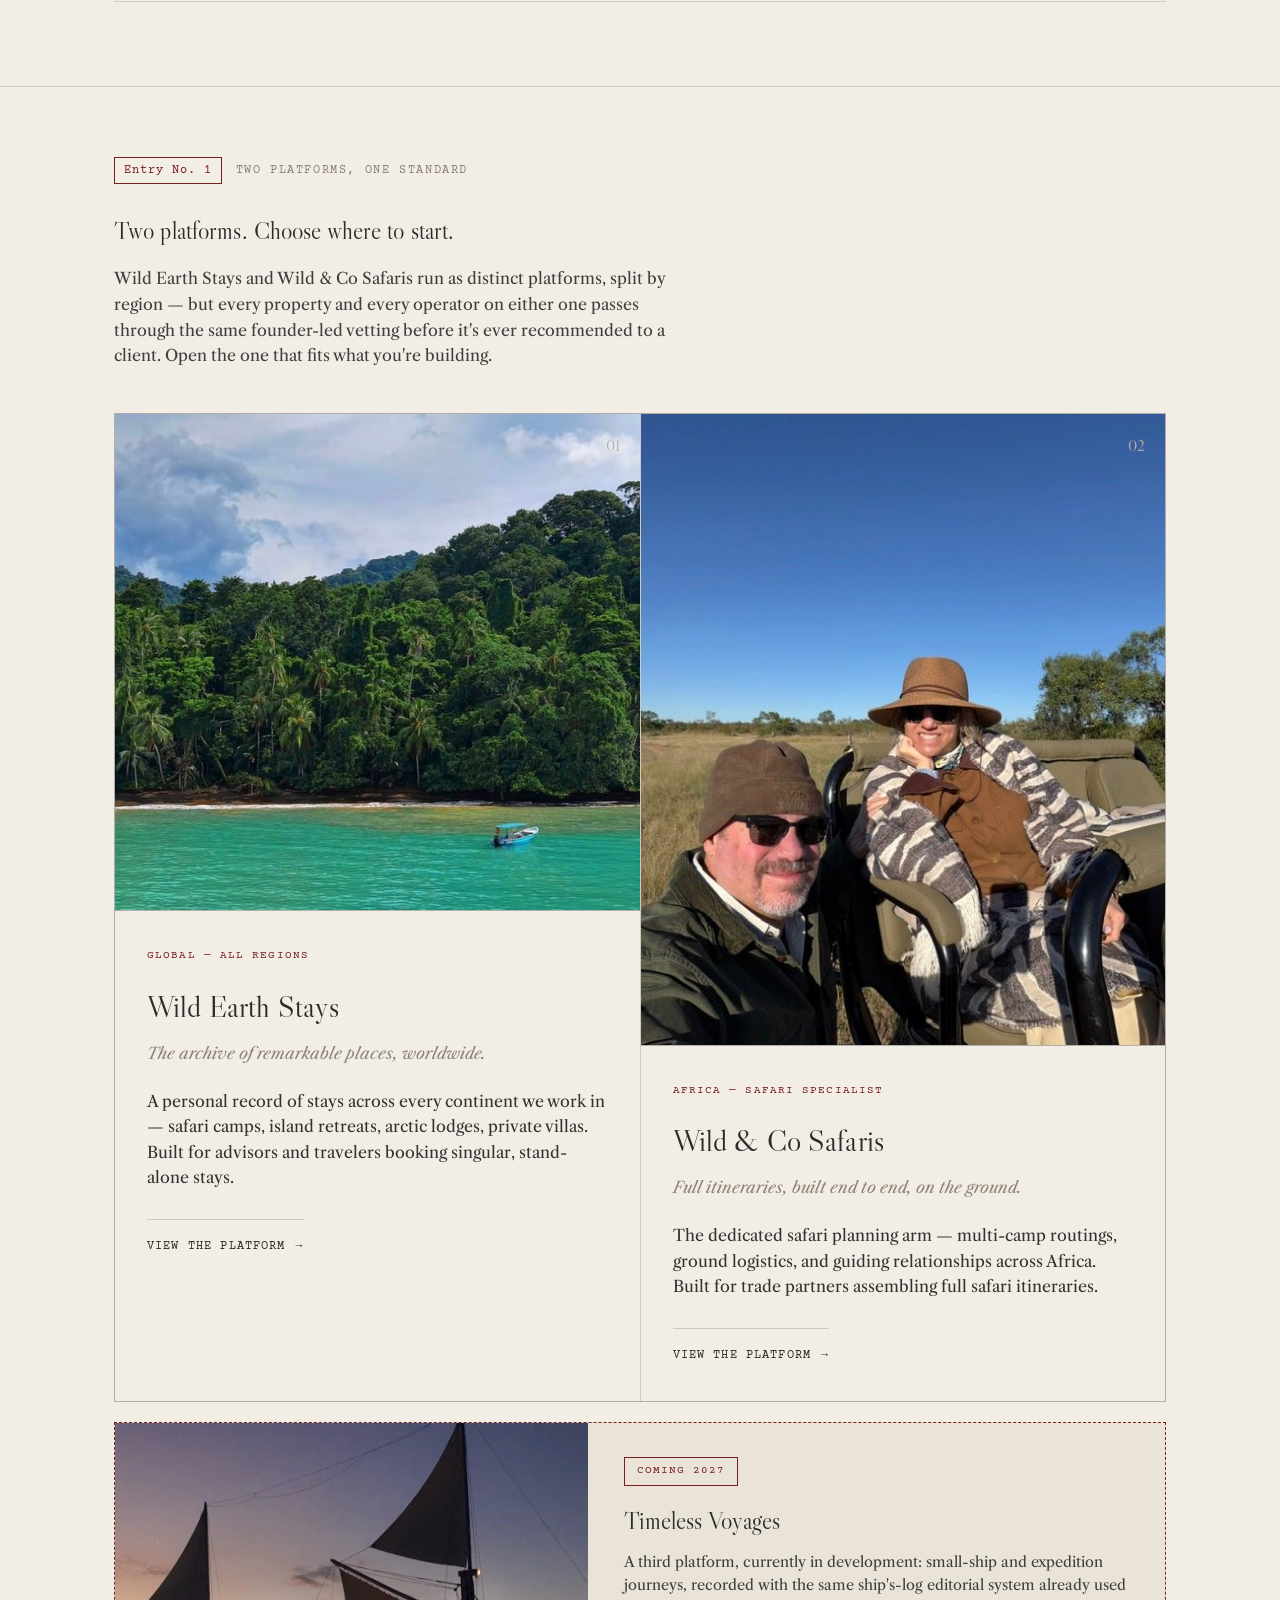
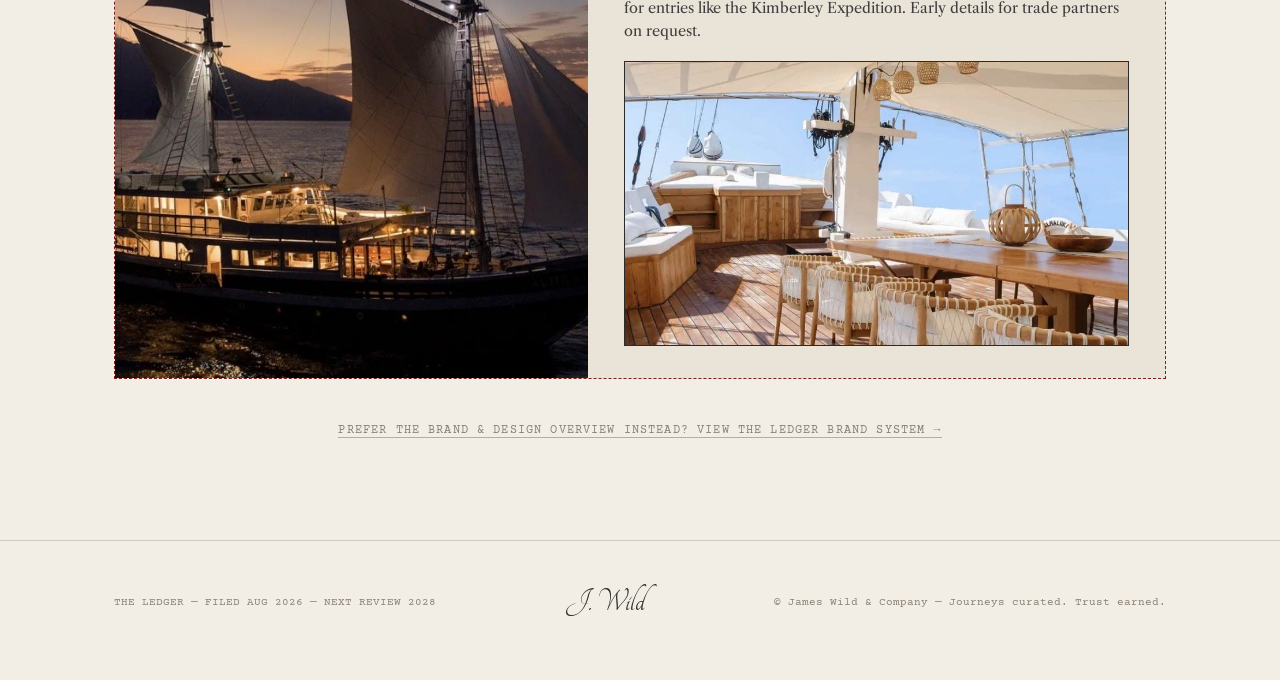
==== commit 8eab7566: "upload images and data refit" ====
--- a/index.html
+++ b/index.html
@@ -812,6 +812,41 @@
   @media (max-width:880px){
     .tGrid{grid-template-columns:1fr;}
     .tAgentGrid{grid-template-columns:1fr;}
+  }
+
+
+  /* ================= CHOOSER CARD PHOTOS ================= */
+  .offerCard{padding:0;}
+  .offerCard .cardPhoto{
+    aspect-ratio:16/9;
+    background:repeating-linear-gradient(135deg, rgba(43,43,43,0.08) 0 2px, transparent 2px 14px), var(--sand);
+    border-bottom:var(--rule-strong);
+    display:flex; align-items:center; justify-content:center; text-align:center;
+  }
+  .offerCard .cardPhoto span{font-family:var(--mono); font-size:10px; letter-spacing:0.06em; text-transform:uppercase; color:var(--charcoal); opacity:0.55; max-width:75%;}
+  .offerCard .cardBody{padding:36px 32px;}
+  .offerCard .bignum{top:20px; right:20px;}
+
+  /* ================= TIMELESS VOYAGES TEASER ================= */
+  .voyageTeaser{
+    margin-top:20px; border:1.4px dashed var(--oxblood); background:var(--paper-2);
+    display:grid; grid-template-columns:0.9fr 1.1fr; overflow:hidden;
+  }
+  .voyageTeaser .vt-photo{
+    background:repeating-linear-gradient(135deg, rgba(43,43,43,0.08) 0 2px, transparent 2px 14px), var(--stone);
+    display:flex; align-items:center; justify-content:center; text-align:center; min-height:220px;
+  }
+  .voyageTeaser .vt-photo span{font-family:var(--mono); font-size:10px; letter-spacing:0.06em; text-transform:uppercase; color:var(--charcoal); opacity:0.55; max-width:70%;}
+  .voyageTeaser .vt-body{padding:32px 36px;}
+  .voyageTeaser .vt-tag{
+    display:inline-flex; font-family:var(--mono); font-size:10.5px; letter-spacing:0.1em; text-transform:uppercase;
+    color:var(--oxblood); border:1px solid var(--oxblood); padding:5px 12px; margin-bottom:16px;
+  }
+  .voyageTeaser h3{font-size:24px; margin-bottom:10px;}
+  .voyageTeaser p{margin:0; color:#3f3f3f; font-size:14.5px;}
+
+  @media (max-width:880px){
+    .voyageTeaser{grid-template-columns:1fr;}
   }
 
 </style>
@@ -919,20 +954,38 @@
       <div class="chooserGrid reveal">
         <a href="./wild-earth-stays" class="offerCard">
           <span class="bignum">01</span>
-          <div class="region">Global — All Regions</div>
-          <h3>Wild Earth Stays</h3>
-          <div class="tag">The archive of remarkable places, worldwide.</div>
-          <p>A personal record of stays across every continent we work in — safari camps, island retreats, arctic lodges, private villas. Built for advisors and travelers booking singular, stand-alone stays.</p>
-          <span class="go">View the platform</span>
+          <div class="cardPhoto" style="background:none; padding:0;"><img src="./assets/photo-coastline.jpg" alt="Wild Earth Stays — coastal archive image" style="width:100%; height:100%; object-fit:cover;"></div>
+          <div class="cardBody">
+            <div class="region">Global — All Regions</div>
+            <h3>Wild Earth Stays</h3>
+            <div class="tag">The archive of remarkable places, worldwide.</div>
+            <p>A personal record of stays across every continent we work in — safari camps, island retreats, arctic lodges, private villas. Built for advisors and travelers booking singular, stand-alone stays.</p>
+            <span class="go">View the platform</span>
+          </div>
         </a>
         <a href="./wild-co-safaris" class="offerCard">
           <span class="bignum">02</span>
-          <div class="region">Africa — Safari Specialist</div>
-          <h3>Wild &amp; Co Safaris</h3>
-          <div class="tag">Full itineraries, built end to end, on the ground.</div>
-          <p>The dedicated safari planning arm — multi-camp routings, ground logistics, and guiding relationships across Africa. Built for trade partners assembling full safari itineraries.</p>
-          <span class="go">View the platform</span>
+          <div class="cardPhoto" style="background:none; padding:0;"><img src="./assets/photo-founder-couple.jpg" alt="Wild & Co Safaris — on safari" style="width:100%; height:100%; object-fit:cover; object-position:center 30%;"></div>
+          <div class="cardBody">
+            <div class="region">Africa — Safari Specialist</div>
+            <h3>Wild &amp; Co Safaris</h3>
+            <div class="tag">Full itineraries, built end to end, on the ground.</div>
+            <p>The dedicated safari planning arm — multi-camp routings, ground logistics, and guiding relationships across Africa. Built for trade partners assembling full safari itineraries.</p>
+            <span class="go">View the platform</span>
+          </div>
         </a>
+      </div>
+
+      <div class="voyageTeaser reveal">
+        <div class="vt-photo" style="background:none;"><img src="./assets/photo-voyage-sunset.jpg" alt="Timeless Voyages — expedition sailing at sunset" style="width:100%; height:100%; object-fit:cover;"></div>
+        <div class="vt-body">
+          <div class="vt-tag">Coming 2027</div>
+          <h3>Timeless Voyages</h3>
+          <p>A third platform, currently in development: small-ship and expedition journeys, recorded with the same ship's-log editorial system already used for entries like the Kimberley Expedition. Early details for trade partners on request.</p>
+          <div style="margin-top:18px; border:1.4px solid var(--charcoal); aspect-ratio:16/9; overflow:hidden;">
+            <img src="./assets/photo-voyage-deck.jpg" alt="Timeless Voyages — expedition ship deck" style="width:100%; height:100%; object-fit:cover;">
+          </div>
+        </div>
       </div>
 
       <div class="otherLink reveal">
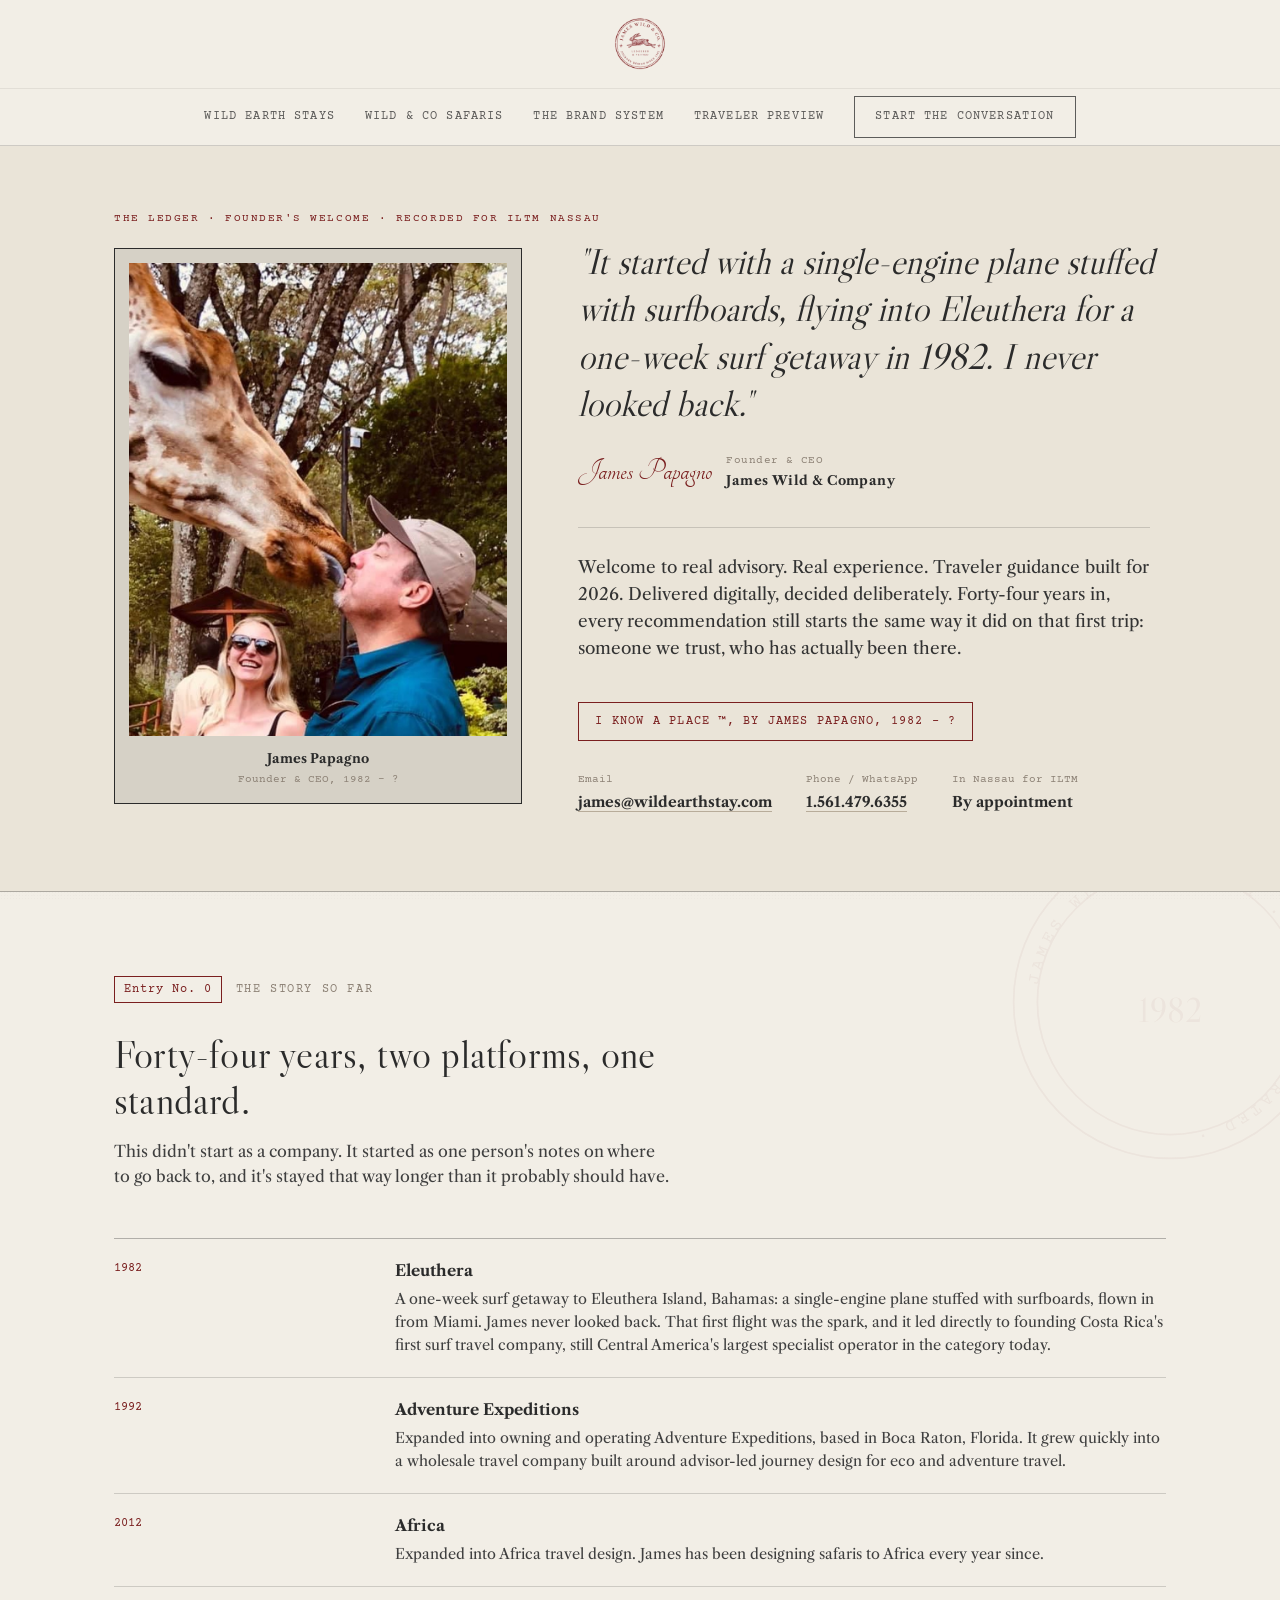
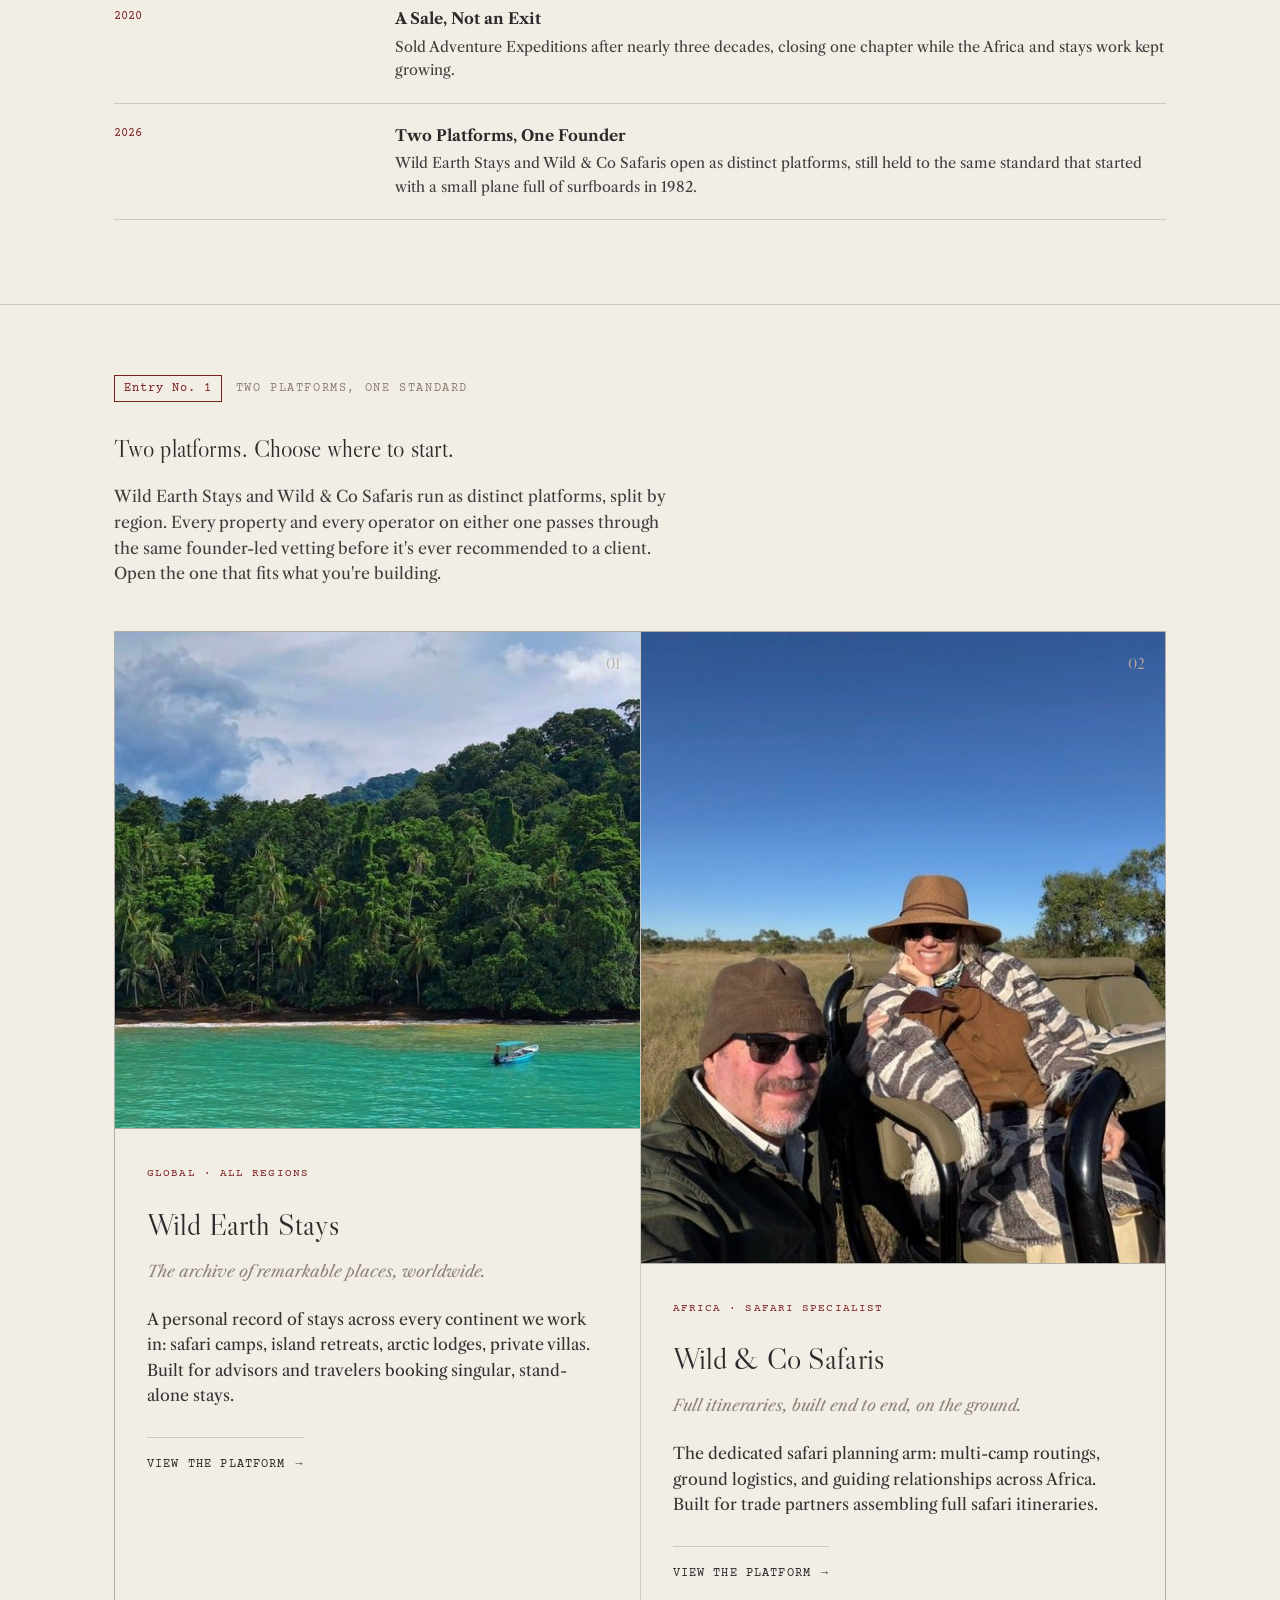
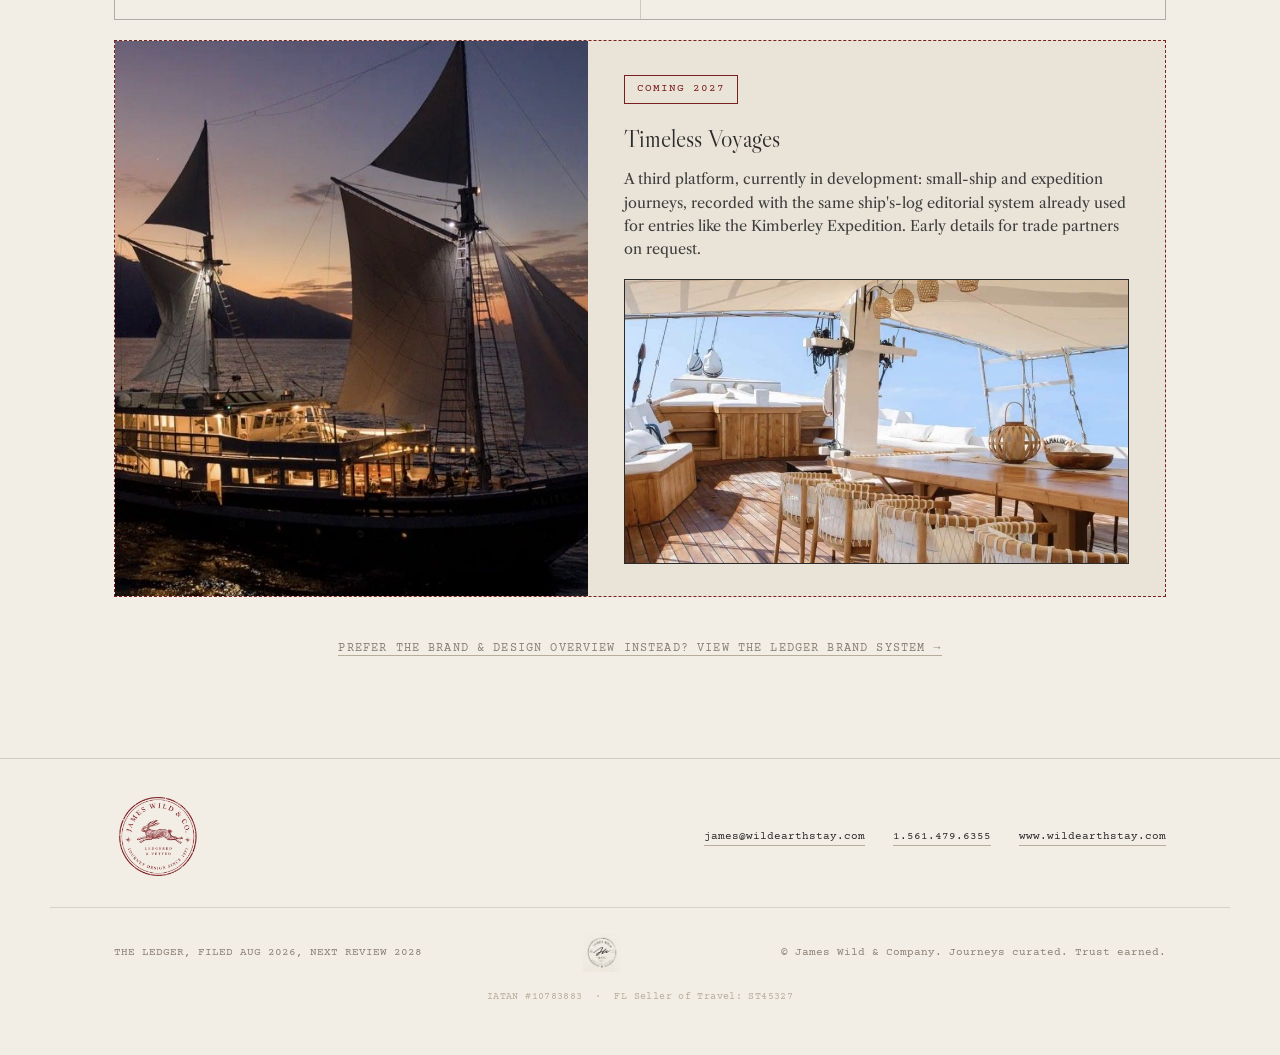
==== commit bfc8163e: "Add files via upload" ====
--- a/index.html
+++ b/index.html
@@ -3,8 +3,8 @@
 <head>
 <meta charset="UTF-8">
 <meta name="viewport" content="width=device-width, initial-scale=1.0">
-<title>James Wild &amp; Company — The Ledger</title>
-<meta name="description" content="James Wild & Company — two platforms, one standard. Wild Earth Stays and Wild & Co Safaris.">
+<title>James Wild &amp; Company: The Ledger</title>
+<meta name="description" content="James Wild & Company: two platforms, one standard. Wild Earth Stays and Wild & Co Safaris.">
 <link rel="icon" type="image/png" href="./assets/logo-seal.png">
 
 <link rel="preconnect" href="https://fonts.googleapis.com">
@@ -81,7 +81,14 @@
   .hr-strong{border:0; border-top:var(--rule-strong); margin:0;}
 
   /* ---------- NAV ---------- */
-  header.site{
+    .navTop{
+    display:flex; justify-content:center; align-items:center;
+    padding:16px 0;
+    border-bottom:1px solid rgba(43,43,43,0.08);
+  }
+  .navTop img{height:56px; width:auto; display:block;}
+
+header.site{
     position:sticky; top:0; z-index:50;
     background:rgba(242,238,230,0.92);
     backdrop-filter:blur(6px);
@@ -89,8 +96,8 @@
   }
   .nav{
     max-width:var(--max); margin:0 auto; padding:0 var(--edge);
-    display:flex; align-items:center; justify-content:space-between;
-    height:64px;
+    display:flex; align-items:center; justify-content:center;
+    height:56px; position:relative;
   }
   .brand-mark{
     display:flex; align-items:center; gap:11px;
@@ -144,7 +151,7 @@
     background:transparent; color:var(--charcoal);
   }
   .btn.outline:hover{background:var(--charcoal); color:var(--paper);}
-  .navToggle{display:none;}
+  .navToggle{display:none; position:absolute; right:var(--edge); top:50%; transform:translateY(-50%);}
 
   /* ---------- FOUNDER WELCOME ---------- */
   .welcome{
@@ -433,9 +440,7 @@
     display:flex; justify-content:space-between; align-items:center; flex-wrap:wrap; gap:16px;
     font-family:var(--mono); font-size:11px; color:var(--clay);
   }
-  .footGrid .sig{
-    font-family:var(--script); font-size:34px; color:var(--charcoal);
-  }
+  .footGrid .sig img{height:38px; width:auto; display:block; margin:0 auto;}
 
   /* form-ish contact card */
   .contactCard{
@@ -468,7 +473,7 @@
     .reveal{opacity:1; transform:none; transition:none;}
   }
 
-  /* ================= LANDING — PLATFORM CHOOSER ================= */
+  /* ================= LANDING - PLATFORM CHOOSER ================= */
   .chooser{padding:70px 0 100px;}
   .chooser .head{max-width:640px; margin-bottom:8px;}
   .chooser .head p{margin-top:16px; font-size:16px; color:#3f3f3f; max-width:56ch;}
@@ -609,7 +614,7 @@
   }
   .watermark svg{width:100%; height:100%; display:block;}
 
-  /* ledger section divider — double rule with center mark */
+  /* ledger section divider - double rule with center mark */
   .ledgerDivider{
     display:flex; align-items:center; gap:14px;
     padding:0 var(--edge); max-width:var(--max); margin:0 auto;
@@ -619,7 +624,7 @@
     width:7px; height:7px; border:1px solid var(--clay); transform:rotate(45deg); flex:none;
   }
 
-  /* corner tick marks on cards — archival dossier feel */
+  /* corner tick marks on cards - archival dossier feel */
   .ticked{position:relative;}
   .ticked::before, .ticked::after{
     content:""; position:absolute; width:9px; height:9px;
@@ -653,14 +658,14 @@
   }
   .ledgerCard .lc-stampWrap{position:absolute; top:24px; right:24px; width:78px; height:78px;}
 
-  /* ---- Ledger Lanes — native 4-card grid ---- */
+  /* ---- Ledger Lanes - native 4-card grid ---- */
   .lanesGrid{display:grid; grid-template-columns:repeat(4,1fr); gap:1px; background:rgba(43,43,43,0.18); border:var(--rule);}
   .laneCard{background:var(--paper); padding:28px 22px;}
   .laneCard .ln{font-family:var(--mono); font-size:10.5px; color:var(--oxblood); margin-bottom:10px;}
   .laneCard h4{font-family:var(--display); font-weight:400; font-size:18px; margin:0 0 10px;}
   .laneCard p{margin:0; font-size:13.5px; color:#3f3f3f;}
 
-  /* ---- Ship's log strip — native route/timeline ---- */
+  /* ---- Ship's log strip - native route/timeline ---- */
   .shipsLog{margin-top:8px;}
   .shipsLog .route{
     display:flex; align-items:flex-start; overflow-x:auto; gap:0; padding-bottom:6px;
@@ -849,16 +854,31 @@
     .voyageTeaser{grid-template-columns:1fr;}
   }
 
+  .footBrand{
+    display:flex; align-items:center; justify-content:space-between; flex-wrap:wrap; gap:20px;
+    padding-bottom:26px; margin-bottom:26px; border-bottom:1px solid rgba(43,43,43,0.14);
+  }
+  .footBrand img{width:88px; flex:none;}
+  .footBrand .footContact{
+    display:flex; gap:28px; flex-wrap:wrap;
+    font-family:var(--mono); font-size:11px; color:var(--clay);
+  }
+  .footBrand .footContact a{color:var(--charcoal); text-decoration:none; border-bottom:1px solid var(--sand);}
+  .footBrand .footContact a:hover{color:var(--oxblood); border-color:var(--oxblood);}
+  .footLegal{
+    text-align:center; margin-top:18px;
+    font-family:var(--mono); font-size:9.5px; letter-spacing:0.04em; color:var(--sand);
+  }
+
 </style>
 </head>
 <body>
 
 <header class="site">
+  <div class="navTop">
+    <a href="./"><img src="./assets/hare-stamp.png" alt="James Wild & Co"></a>
+  </div>
   <div class="nav">
-    <a href="./" class="brand-mark">
-      <span class="coin">W</span>
-      <span class="word"><b>James Wild</b>&amp; Company</span>
-    </a>
     <nav class="links">
       <a href="./wild-earth-stays">Wild Earth Stays</a>
       <a href="./wild-co-safaris">Wild &amp; Co Safaris</a>
@@ -875,26 +895,26 @@
   <!-- FOUNDER WELCOME -->
   <section class="welcome">
     <div class="wrap">
-      <div class="locale reveal">The Ledger — Founder's Welcome · Recorded for ILTM Nassau</div>
+      <div class="locale reveal">The Ledger · Founder's Welcome · Recorded for ILTM Nassau</div>
       <div class="grid">
         <div class="frame reveal">
-          <div class="photo"><span>Photo placeholder<br>James Papagno<br>Eleuthera, 1982</span></div>
-          <div class="cap"><b>James Papagno</b>Founder &amp; CEO — 1982 – ?</div>
+          <img src="./assets/photo-founder-welcome.jpg" alt="James Papagno, Founder & CEO" style="width:100%; display:block; aspect-ratio:4/5; object-fit:cover;">
+          <div class="cap"><b>James Papagno</b>Founder &amp; CEO, 1982 – ?</div>
         </div>
         <div class="reveal">
-          <blockquote>"It started with a boat ride to Eleuthera in 1982. Nassau was the last stop before the crossing — and I've been finding my way back to that feeling ever since."</blockquote>
+          <blockquote>"It started with a single-engine plane stuffed with surfboards, flying into Eleuthera for a one-week surf getaway in 1982. I never looked back."</blockquote>
           <div class="attrib">
             <span class="sig">James Papagno</span>
             <span class="role">Founder &amp; CEO<b>James Wild &amp; Company</b></span>
           </div>
 
-          <p class="lede">Welcome to real advisory. Real experience. Traveler guidance built for 2026 — delivered digitally, decided deliberately. Forty-four years in, every recommendation still starts the same way it did on that first trip: someone we trust, who has actually been there.</p>
-
-          <div class="tagline">I Know A Place ™ — by James Papagno, 1982 – ?</div>
+          <p class="lede">Welcome to real advisory. Real experience. Traveler guidance built for 2026. Delivered digitally, decided deliberately. Forty-four years in, every recommendation still starts the same way it did on that first trip: someone we trust, who has actually been there.</p>
+
+          <div class="tagline">I Know A Place ™, by James Papagno, 1982 – ?</div>
 
           <div class="contactRow">
-            <div>Email<strong><a href="mailto:ADD-EMAIL-HERE">Add email</a></strong></div>
-            <div>Phone / WhatsApp<strong><a href="tel:ADD-PHONE-HERE">Add phone</a></strong></div>
+            <div>Email<strong><a href="mailto:james@wildearthstay.com">james@wildearthstay.com</a></strong></div>
+            <div>Phone / WhatsApp<strong><a href="tel:+15614796355">1.561.479.6355</a></strong></div>
             <div>In Nassau for ILTM<strong>By appointment</strong></div>
           </div>
         </div>
@@ -919,24 +939,28 @@
       <div class="entry"><span class="no">Entry No. 0</span><span class="label">The Story So Far</span></div>
       <div class="head reveal">
         <h2>Forty-four years, two platforms, one standard.</h2>
-        <p>This didn't start as a company. It started as one person's notes on where to go back to — and it's stayed that way longer than it probably should have.</p>
+        <p>This didn't start as a company. It started as one person's notes on where to go back to, and it's stayed that way longer than it probably should have.</p>
       </div>
       <div class="criteriaList reveal">
         <div class="row">
           <div class="n">1982</div>
-          <div><div class="t">Eleuthera</div><p class="d">A boat crossing out of Nassau. James starts keeping notes on the places worth returning to — the habit that became the Ledger.</p></div>
+          <div><div class="t">Eleuthera</div><p class="d">A one-week surf getaway to Eleuthera Island, Bahamas: a single-engine plane stuffed with surfboards, flown in from Miami. James never looked back. That first flight was the spark, and it led directly to founding Costa Rica's first surf travel company, still Central America's largest specialist operator in the category today.</p></div>
         </div>
         <div class="row">
-          <div class="n">1994</div>
-          <div><div class="t">First entries in Africa</div><p class="d">Including Jack's Camp, Botswana — visited six times since, and still under review.</p></div>
+          <div class="n">1992</div>
+          <div><div class="t">Adventure Expeditions</div><p class="d">Expanded into owning and operating Adventure Expeditions, based in Boca Raton, Florida. It grew quickly into a wholesale travel company built around advisor-led journey design for eco and adventure travel.</p></div>
         </div>
         <div class="row">
-          <div class="n">Since</div>
-          <div><div class="t">The archive grows, deliberately</div><p class="d">89 entries recorded across five continents — added only when a place earns it, not on a schedule.</p></div>
+          <div class="n">2012</div>
+          <div><div class="t">Africa</div><p class="d">Expanded into Africa travel design. James has been designing safaris to Africa every year since.</p></div>
+        </div>
+        <div class="row">
+          <div class="n">2020</div>
+          <div><div class="t">A Sale, Not an Exit</div><p class="d">Sold Adventure Expeditions after nearly three decades, closing one chapter while the Africa and stays work kept growing.</p></div>
         </div>
         <div class="row">
           <div class="n">2026</div>
-          <div><div class="t">Two platforms, one founder</div><p class="d">Wild Earth Stays and Wild &amp; Co Safaris open as distinct platforms, still held to the same standard that started in 1982.</p></div>
+          <div><div class="t">Two Platforms, One Founder</div><p class="d">Wild Earth Stays and Wild &amp; Co Safaris open as distinct platforms, still held to the same standard that started with a small plane full of surfboards in 1982.</p></div>
         </div>
       </div>
     </div>
@@ -948,42 +972,42 @@
       <div class="entry"><span class="no">Entry No. 1</span><span class="label">Two Platforms, One Standard</span></div>
       <div class="head reveal">
         <h2>Two platforms. Choose where to start.</h2>
-        <p>Wild Earth Stays and Wild &amp; Co Safaris run as distinct platforms, split by region — but every property and every operator on either one passes through the same founder-led vetting before it's ever recommended to a client. Open the one that fits what you're building.</p>
+        <p>Wild Earth Stays and Wild &amp; Co Safaris run as distinct platforms, split by region. Every property and every operator on either one passes through the same founder-led vetting before it's ever recommended to a client. Open the one that fits what you're building.</p>
       </div>
 
       <div class="chooserGrid reveal">
         <a href="./wild-earth-stays" class="offerCard">
           <span class="bignum">01</span>
-          <div class="cardPhoto" style="background:none; padding:0;"><img src="./assets/photo-coastline.jpg" alt="Wild Earth Stays — coastal archive image" style="width:100%; height:100%; object-fit:cover;"></div>
+          <div class="cardPhoto" style="background:none; padding:0;"><img src="./assets/photo-coastline.jpg" alt="Wild Earth Stays, coastal archive image" style="width:100%; height:100%; object-fit:cover;"></div>
           <div class="cardBody">
-            <div class="region">Global — All Regions</div>
+            <div class="region">Global · All Regions</div>
             <h3>Wild Earth Stays</h3>
             <div class="tag">The archive of remarkable places, worldwide.</div>
-            <p>A personal record of stays across every continent we work in — safari camps, island retreats, arctic lodges, private villas. Built for advisors and travelers booking singular, stand-alone stays.</p>
+            <p>A personal record of stays across every continent we work in: safari camps, island retreats, arctic lodges, private villas. Built for advisors and travelers booking singular, stand-alone stays.</p>
             <span class="go">View the platform</span>
           </div>
         </a>
         <a href="./wild-co-safaris" class="offerCard">
           <span class="bignum">02</span>
-          <div class="cardPhoto" style="background:none; padding:0;"><img src="./assets/photo-founder-couple.jpg" alt="Wild & Co Safaris — on safari" style="width:100%; height:100%; object-fit:cover; object-position:center 30%;"></div>
+          <div class="cardPhoto" style="background:none; padding:0;"><img src="./assets/photo-founder-couple.jpg" alt="Wild & Co Safaris, on safari" style="width:100%; height:100%; object-fit:cover; object-position:center 30%;"></div>
           <div class="cardBody">
-            <div class="region">Africa — Safari Specialist</div>
+            <div class="region">Africa · Safari Specialist</div>
             <h3>Wild &amp; Co Safaris</h3>
             <div class="tag">Full itineraries, built end to end, on the ground.</div>
-            <p>The dedicated safari planning arm — multi-camp routings, ground logistics, and guiding relationships across Africa. Built for trade partners assembling full safari itineraries.</p>
+            <p>The dedicated safari planning arm: multi-camp routings, ground logistics, and guiding relationships across Africa. Built for trade partners assembling full safari itineraries.</p>
             <span class="go">View the platform</span>
           </div>
         </a>
       </div>
 
       <div class="voyageTeaser reveal">
-        <div class="vt-photo" style="background:none;"><img src="./assets/photo-voyage-sunset.jpg" alt="Timeless Voyages — expedition sailing at sunset" style="width:100%; height:100%; object-fit:cover;"></div>
+        <div class="vt-photo" style="background:none;"><img src="./assets/photo-voyage-sunset.jpg" alt="Timeless Voyages, expedition sailing at sunset" style="width:100%; height:100%; object-fit:cover;"></div>
         <div class="vt-body">
           <div class="vt-tag">Coming 2027</div>
           <h3>Timeless Voyages</h3>
           <p>A third platform, currently in development: small-ship and expedition journeys, recorded with the same ship's-log editorial system already used for entries like the Kimberley Expedition. Early details for trade partners on request.</p>
           <div style="margin-top:18px; border:1.4px solid var(--charcoal); aspect-ratio:16/9; overflow:hidden;">
-            <img src="./assets/photo-voyage-deck.jpg" alt="Timeless Voyages — expedition ship deck" style="width:100%; height:100%; object-fit:cover;">
+            <img src="./assets/photo-voyage-deck.jpg" alt="Timeless Voyages, expedition ship deck" style="width:100%; height:100%; object-fit:cover;">
           </div>
         </div>
       </div>
@@ -997,11 +1021,20 @@
 </main>
 
 <footer class="site" id="connect">
+  <div class="wrap footBrand">
+    <img src="./assets/hare-stamp.png" alt="James Wild & Co">
+    <div class="footContact">
+      <a href="mailto:james@wildearthstay.com">james@wildearthstay.com</a>
+      <a href="tel:+15614796355">1.561.479.6355</a>
+      <a href="https://www.wildearthstay.com" target="_blank" rel="noopener">www.wildearthstay.com</a>
+    </div>
+  </div>
   <div class="wrap footGrid">
-    <div>THE LEDGER — FILED AUG 2026 — NEXT REVIEW 2028</div>
-    <div class="sig">J. Wild</div>
-    <div>© James Wild &amp; Company — Journeys curated. Trust earned.</div>
+    <div>THE LEDGER, FILED AUG 2026, NEXT REVIEW 2028</div>
+    <div class="sig"><img src="./assets/logo-seal.png" alt="James Wild & Co"></div>
+    <div>© James Wild &amp; Company. Journeys curated. Trust earned.</div>
   </div>
+  <div class="wrap footLegal">IATAN #10783883 &nbsp;·&nbsp; FL Seller of Travel: ST45327</div>
 </footer>
 
 <script>
